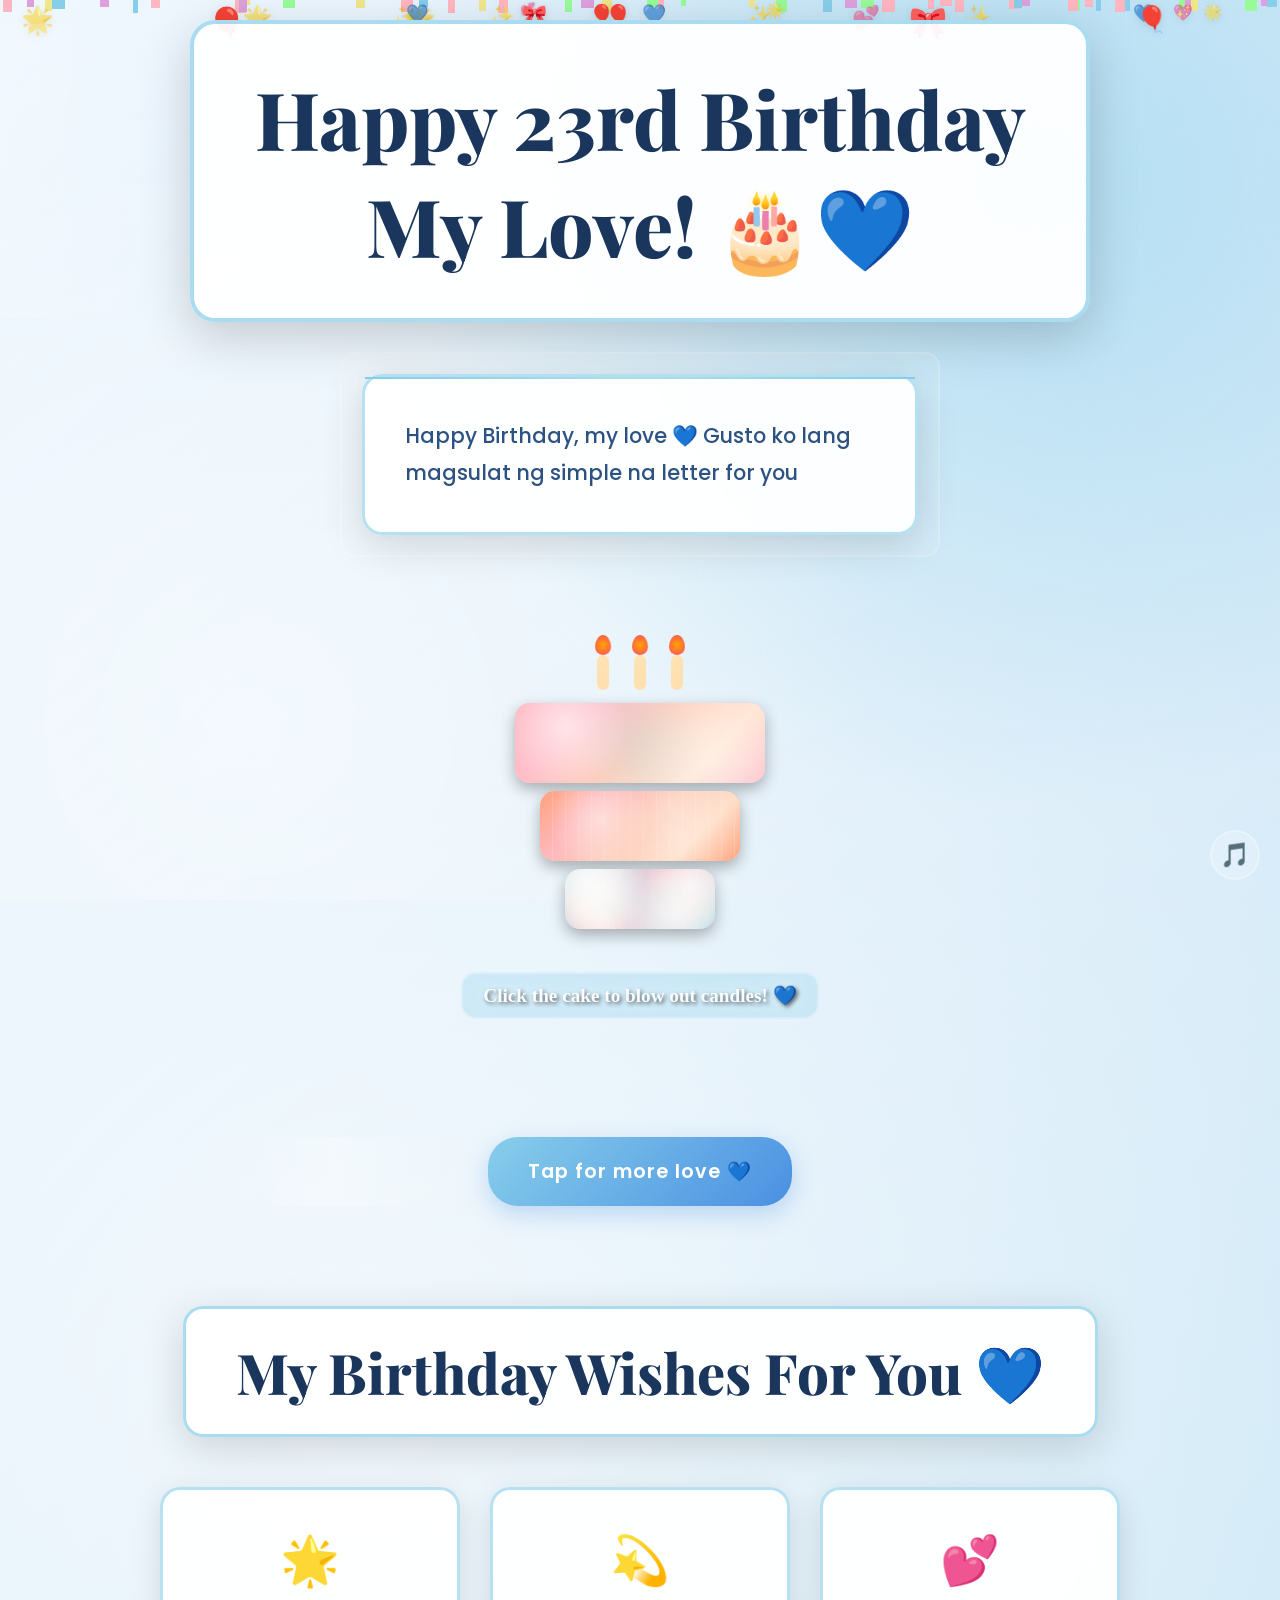
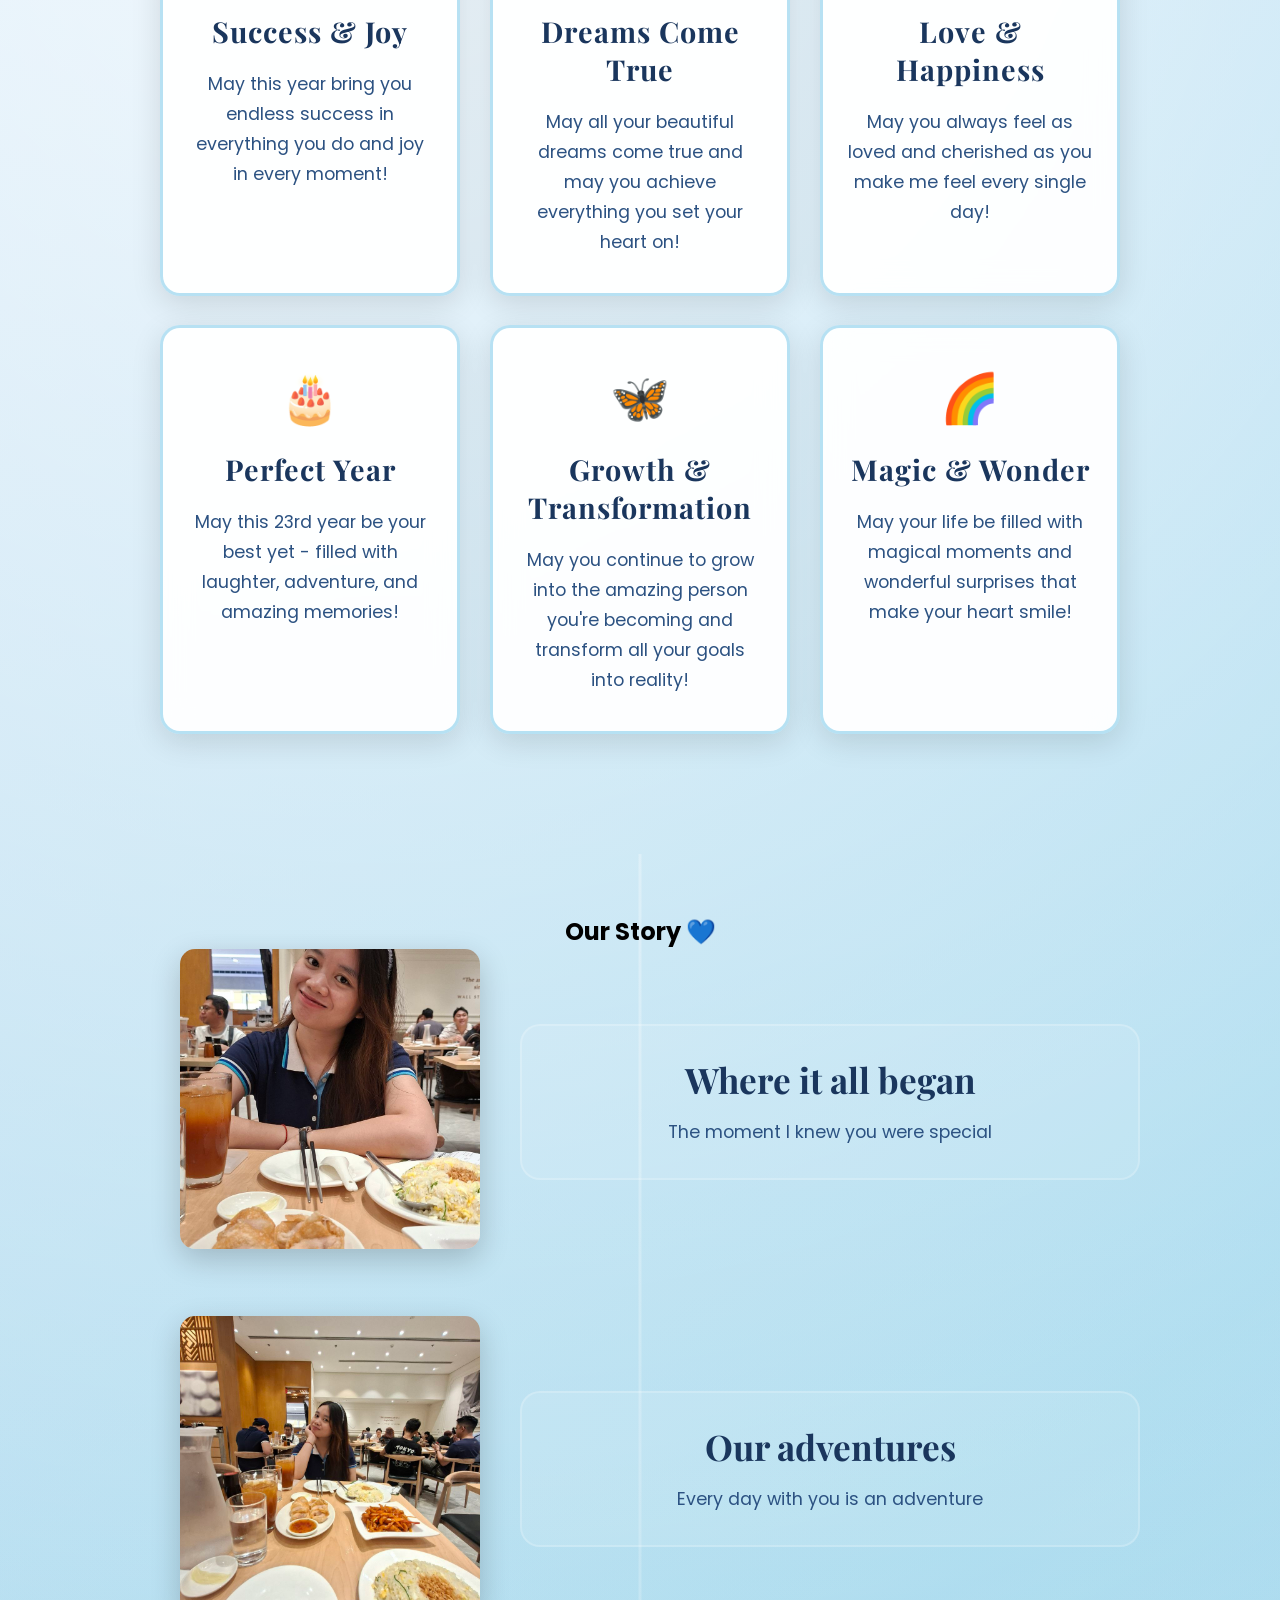
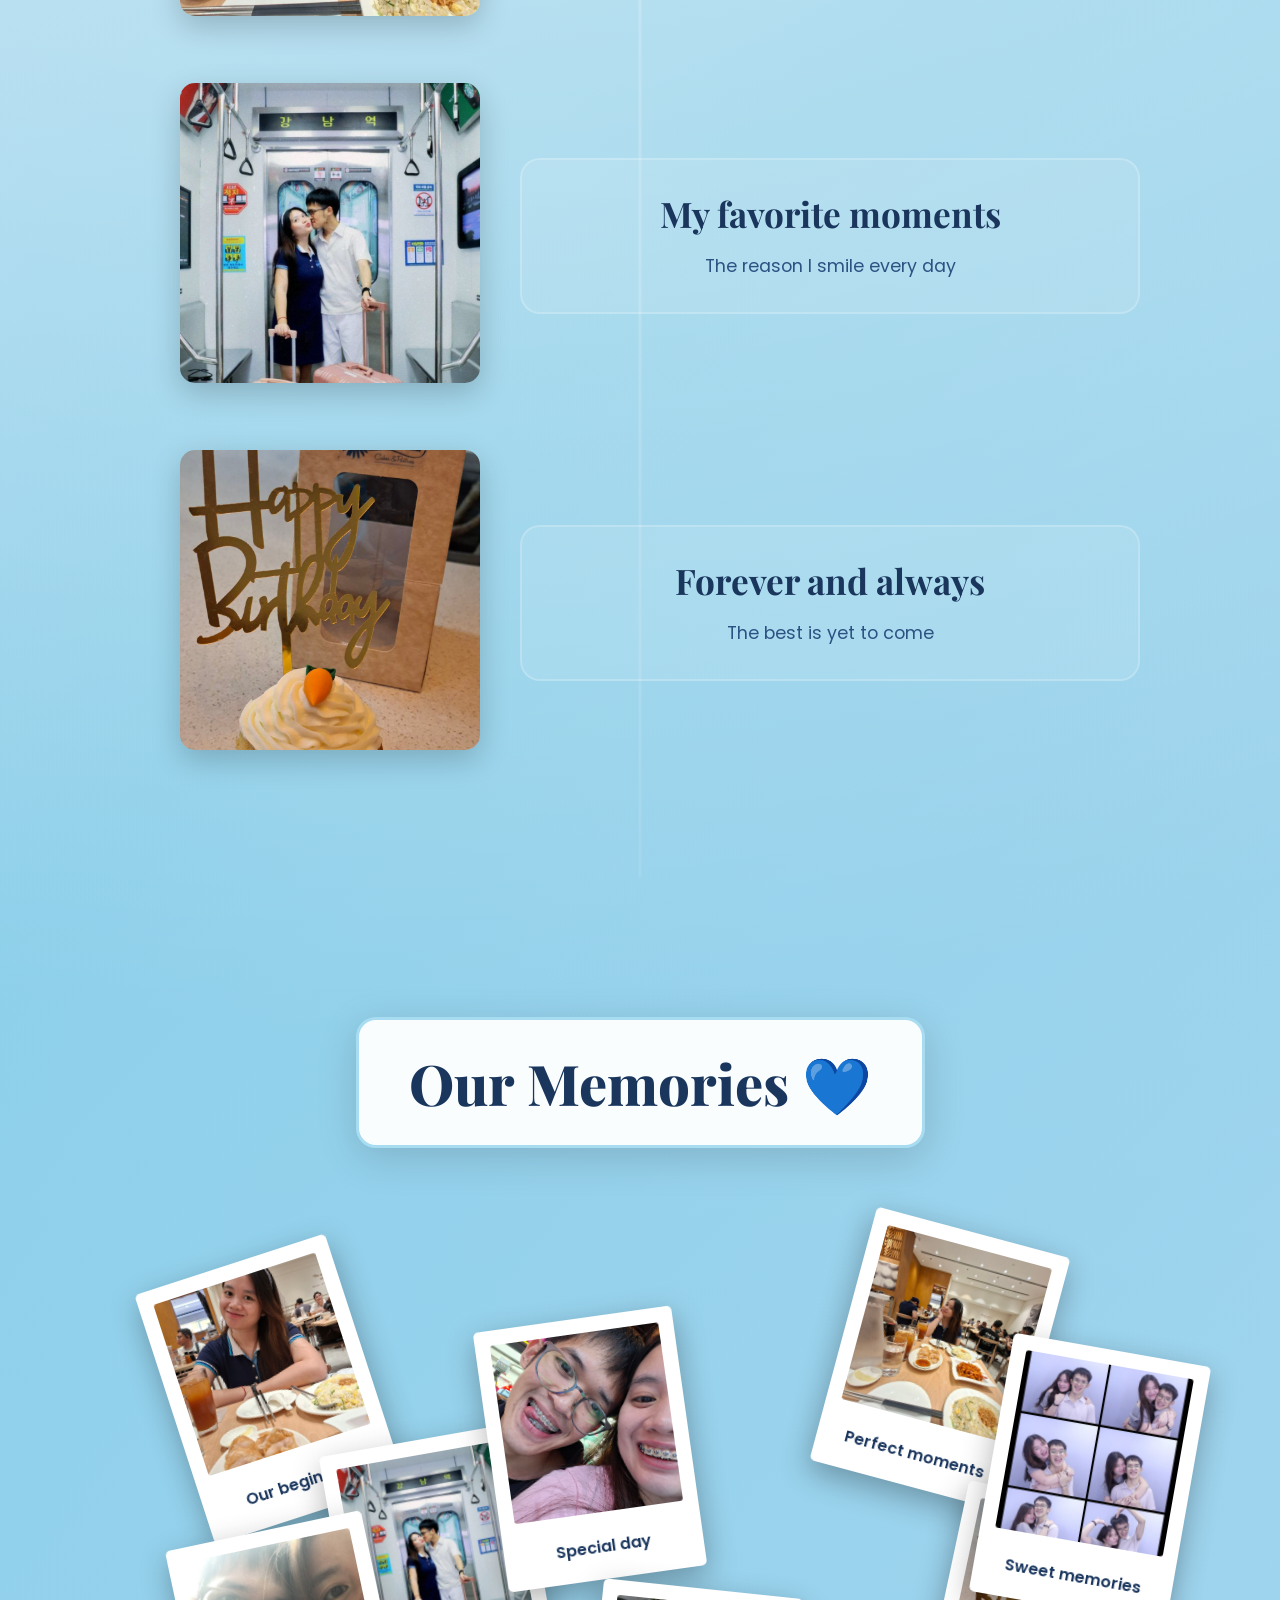
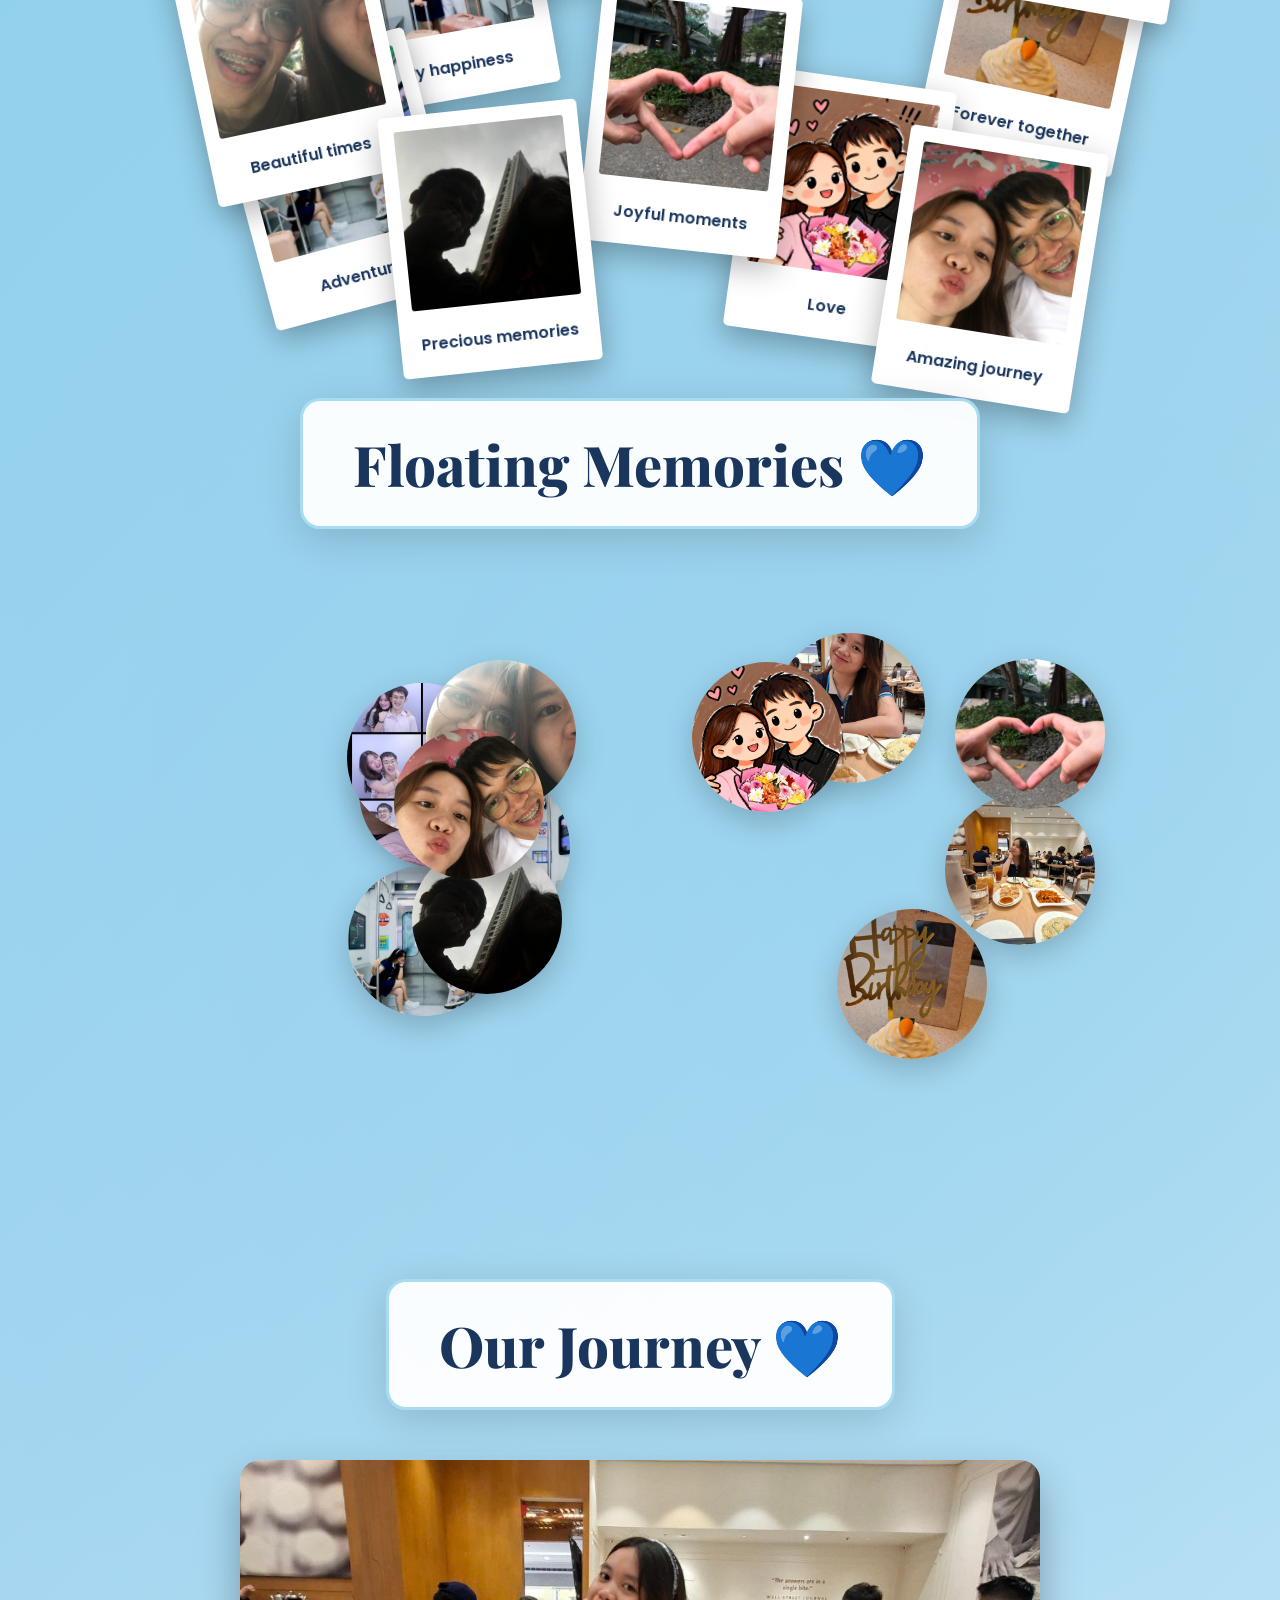
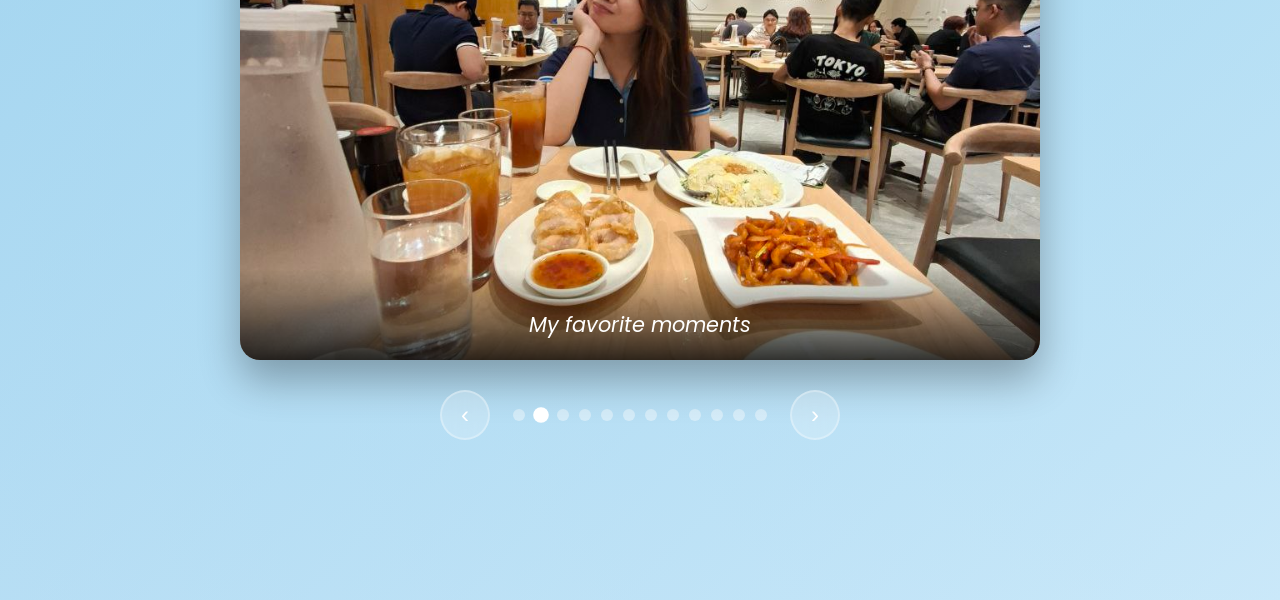
==== index.html @ 77b67ff8 "Add birthday surprise website with countdown and animations" ====
<!DOCTYPE html>
<html lang="en">
<head>
    <meta charset="UTF-8">
    <meta name="viewport" content="width=device-width, initial-scale=1.0">
    <title>Your Birthday Surprise 💙</title>
    <link rel="stylesheet" href="styles.css">
</head>
<body>
    <!-- Countdown Section -->
    <div id="countdown-section" class="section">
        <div class="floating-hearts"></div>
        <div class="sparkles"></div>
        <div class="stars"></div>
        
        <div class="countdown-container">
            <h1 class="countdown-message">Your 23rd Birthday Surprise is unlocking… 💙</h1>
            <p class="countdown-subtitle">Something magical for my favorite birthday girl is coming at midnight!</p>
            
            <div class="countdown-timer">
                <div class="time-block">
                    <span id="days" class="time">00</span>
                    <span class="label">Days</span>
                </div>
                <div class="time-block">
                    <span id="hours" class="time">00</span>
                    <span class="label">Hours</span>
                </div>
                <div class="time-block">
                    <span id="minutes" class="time">00</span>
                    <span class="label">Minutes</span>
                </div>
                <div class="time-block">
                    <span id="seconds" class="time">00</span>
                    <span class="label">Seconds</span>
                </div>
            </div>
        </div>
    </div>

    <!-- Birthday Section -->
    <div id="birthday-section" class="section hidden">
        <div class="confetti-container"></div>
        <div class="floating-hearts"></div>
        
        <div class="birthday-container">
            <div class="birthday-header">
                <h1 class="birthday-title">Happy 23rd Birthday My Love! 🎂💙</h1>
                <div class="typewriter-container">
                    <p id="typewriter-text" class="typewriter"></p>
                </div>
            </div>

            <div class="cake-container">
                <div class="birthday-cake" id="birthday-cake">
                    <div class="cake-layer"></div>
                    <div class="cake-layer"></div>
                    <div class="cake-layer"></div>
                    <div class="candles">
                        <div class="candle">
                            <div class="flame"></div>
                        </div>
                        <div class="candle">
                            <div class="flame"></div>
                        </div>
                        <div class="candle">
                            <div class="flame"></div>
                        </div>
                    </div>
                </div>
                <p class="cake-hint">Click the cake to blow out candles! 💙</p>
            </div>

            <div class="love-button-container">
                <button id="love-button" class="love-button">Tap for more love 💙</button>
            </div>

            <!-- Birthday Wishes Section -->
            <div class="birthday-wishes-section">
                <h2 class="wishes-title">My Birthday Wishes For You 💙</h2>
                <div class="wishes-container">
                    <div class="wish-card">
                        <div class="wish-icon">🌟</div>
                        <h3>Success & Joy</h3>
                        <p>May this year bring you endless success in everything you do and joy in every moment!</p>
                    </div>
                    <div class="wish-card">
                        <div class="wish-icon">💫</div>
                        <h3>Dreams Come True</h3>
                        <p>May all your beautiful dreams come true and may you achieve everything you set your heart on!</p>
                    </div>
                    <div class="wish-card">
                        <div class="wish-icon">💕</div>
                        <h3>Love & Happiness</h3>
                        <p>May you always feel as loved and cherished as you make me feel every single day!</p>
                    </div>
                    <div class="wish-card">
                        <div class="wish-icon">🎂</div>
                        <h3>Perfect Year</h3>
                        <p>May this 23rd year be your best yet - filled with laughter, adventure, and amazing memories!</p>
                    </div>
                    <div class="wish-card">
                        <div class="wish-icon">🦋</div>
                        <h3>Growth & Transformation</h3>
                        <p>May you continue to grow into the amazing person you're becoming and transform all your goals into reality!</p>
                    </div>
                    <div class="wish-card">
                        <div class="wish-icon">🌈</div>
                        <h3>Magic & Wonder</h3>
                        <p>May your life be filled with magical moments and wonderful surprises that make your heart smile!</p>
                    </div>
                </div>
            </div>

            <div id="love-popup" class="love-popup hidden">
                <div class="popup-content">
                    <h3>You're my everything!</h3>
                    <p>Every moment with you is a treasure. I love you more than words can express. Happy Birthday, my beautiful girlfriend! 💙</p>
                    <button id="close-popup" class="close-button">Close</button>
                </div>
            </div>

            <!-- Memory Timeline -->
            <div class="memory-timeline-section">
                <h2 class="memories-title">Our Story 💙</h2>
                <div class="timeline-container">
                    <div class="timeline-item" data-memory="1">
                        <div class="timeline-photo">
                            <img src="images/photo1.jpg" alt="Memory 1" class="timeline-img">
                        </div>
                        <div class="timeline-content">
                            <h3>Where it all began</h3>
                            <p>The moment I knew you were special</p>
                        </div>
                    </div>
                    <div class="timeline-item" data-memory="2">
                        <div class="timeline-content">
                            <h3>Our adventures</h3>
                            <p>Every day with you is an adventure</p>
                        </div>
                        <div class="timeline-photo">
                            <img src="images/photo2.jpg" alt="Memory 2" class="timeline-img">
                        </div>
                    </div>
                    <div class="timeline-item" data-memory="3">
                        <div class="timeline-photo">
                            <img src="images/photo3.jpg" alt="Memory 3" class="timeline-img">
                        </div>
                        <div class="timeline-content">
                            <h3>My favorite moments</h3>
                            <p>The reason I smile every day</p>
                        </div>
                    </div>
                    <div class="timeline-item" data-memory="4">
                        <div class="timeline-content">
                            <h3>Forever and always</h3>
                            <p>The best is yet to come</p>
                        </div>
                        <div class="timeline-photo">
                            <img src="images/photo4.jpg" alt="Memory 4" class="timeline-img">
                        </div>
                    </div>
                </div>
            </div>

            <!-- Polaroid Photos -->
            <div class="polaroid-section">
                <h2 class="polaroid-title">Our Memories 💙</h2>
                <div class="polaroid-container" id="polaroid-container">
                    <!-- Polaroids will be added dynamically -->
                </div>
            </div>

            <!-- Floating Memories -->
            <div class="floating-memories-section">
                <h2 class="floating-title">Floating Memories 💙</h2>
                <div class="floating-memories-container" id="floating-memories">
                    <!-- Floating photos will be added dynamically -->
                </div>
            </div>

            <!-- Cinematic Slideshow -->
            <div class="slideshow-section">
                <h2 class="slideshow-title">Our Journey 💙</h2>
                <div class="slideshow-container">
                    <div class="slideshow" id="slideshow">
                        <div class="slide active">
                            <img src="images/photo1.jpg" alt="Memory 1" class="slide-img">
                            <div class="slide-caption">Our adventures</div>
                        </div>
                        <div class="slide">
                            <img src="images/photo2.jpg" alt="Memory 2" class="slide-img">
                            <div class="slide-caption">My favorite moments</div>
                        </div>
                        <div class="slide">
                            <img src="images/photo3.jpg" alt="Memory 3" class="slide-img">
                            <div class="slide-caption">The reason I smile</div>
                        </div>
                        <div class="slide">
                            <img src="images/photo4.jpg" alt="Memory 4" class="slide-img">
                            <div class="slide-caption">Forever and always</div>
                        </div>
                    </div>
                    <div class="slideshow-controls">
                        <button id="slideshow-prev" class="slideshow-btn">‹</button>
                        <div class="slideshow-dots">
                            <span class="dot active" data-slide="0"></span>
                            <span class="dot" data-slide="1"></span>
                            <span class="dot" data-slide="2"></span>
                            <span class="dot" data-slide="3"></span>
                        </div>
                        <button id="slideshow-next" class="slideshow-btn">›</button>
                    </div>
                </div>
            </div>
        </div>
    </div>

    <!-- Lightbox -->
    <div id="lightbox" class="lightbox hidden">
        <div class="lightbox-content">
            <img id="lightbox-image" src="" alt="Memory">
            <button id="close-lightbox" class="close-lightbox">&times;</button>
        </div>
    </div>

    <!-- Music Controls -->
    <div class="music-controls">
        <button id="music-toggle" class="music-button">
            <span id="music-icon">🎵</span>
        </button>
        <audio id="background-music" loop>
            <source src="music/romantic.mp3" type="audio/mpeg">
        </audio>
    </div>

    <script src="script.js"></script>
</body>
</html>
---- styles.css ----
@import url('https://fonts.googleapis.com/css2?family=Poppins:wght@300;400;500;600;700;800&family=Playfair+Display:wght@400;700;900&display=swap');

* {
    margin: 0;
    padding: 0;
    box-sizing: border-box;
}

body {
    font-family: 'Poppins', sans-serif;
    overflow-x: hidden;
    background: 
        radial-gradient(circle at 30% 20%, rgba(255, 255, 255, 0.8) 0%, transparent 50%),
        radial-gradient(circle at 70% 80%, rgba(135, 206, 235, 0.6) 0%, transparent 50%),
        radial-gradient(circle at 50% 50%, rgba(173, 216, 230, 0.4) 0%, transparent 60%),
        linear-gradient(135deg, #E6F3FF 0%, #B3D9F2 25%, #87CEEB 50%, #B3D9F2 75%, #E6F3FF 100%);
    min-height: 100vh;
    position: relative;
    animation: magicalBackground 30s ease-in-out infinite alternate;
}

@keyframes magicalBackground {
    0% {
        background: 
            radial-gradient(circle at 25% 25%, rgba(255, 255, 255, 0.6) 0%, transparent 40%),
            radial-gradient(circle at 75% 75%, rgba(135, 206, 235, 0.4) 0%, transparent 45%),
            linear-gradient(135deg, #E6F3FF 0%, #B3D9F2 25%, #87CEEB 50%, #B3D9F2 75%, #E6F3FF 100%);
    }
    50% {
        background: 
            radial-gradient(circle at 75% 25%, rgba(255, 255, 255, 0.7) 0%, transparent 45%),
            radial-gradient(circle at 25% 75%, rgba(135, 206, 235, 0.5) 0%, transparent 40%),
            linear-gradient(225deg, #B3D9F2 0%, #E6F3FF 25%, #87CEEB 50%, #B3D9F2 75%, #B3D9F2 100%);
    }
    100% {
        background: 
            radial-gradient(circle at 50% 50%, rgba(255, 255, 255, 0.5) 0%, transparent 60%),
            radial-gradient(circle at 10% 90%, rgba(135, 206, 235, 0.6) 0%, transparent 35%),
            linear-gradient(315deg, #87CEEB 0%, #E6F3FF 25%, #B3D9F2 50%, #B3D9F2 75%, #87CEEB 100%);
    }
}

body::before {
    content: '';
    position: fixed;
    top: 0;
    left: 0;
    width: 100%;
    height: 100%;
    background: 
        radial-gradient(circle at 20% 80%, rgba(255, 255, 255, 0.4) 0%, transparent 50%),
        radial-gradient(circle at 80% 20%, rgba(135, 206, 235, 0.5) 0%, transparent 50%);
    pointer-events: none;
    z-index: 1;
    animation: etherealOverlay 20s ease-in-out infinite alternate;
}

@keyframes etherealOverlay {
    0% {
        background: 
            radial-gradient(circle at 20% 80%, rgba(255, 255, 255, 0.4) 0%, transparent 50%),
            radial-gradient(circle at 80% 20%, rgba(135, 206, 235, 0.5) 0%, transparent 50%);
    }
    100% {
        background: 
            radial-gradient(circle at 80% 80%, rgba(255, 255, 255, 0.6) 0%, transparent 60%),
            radial-gradient(circle at 20% 20%, rgba(135, 206, 235, 0.4) 0%, transparent 40%);
    }
}

.section {
    min-height: 100vh;
    display: flex;
    align-items: center;
    justify-content: center;
    position: relative;
    transition: opacity 1s ease-in-out;
    z-index: 2;
}

.hidden {
    display: none !important;
    visibility: hidden !important;
    opacity: 0 !important;
}

/* Floating Hearts */
.floating-hearts {
    position: absolute;
    width: 100%;
    height: 100%;
    overflow: hidden;
    pointer-events: none;
}

.heart {
    position: absolute;
    font-size: 20px;
    color: rgba(135, 206, 235, 0.6);
    animation: float 6s ease-in-out infinite;
}

@keyframes float {
    0%, 100% {
        transform: translateY(100vh) rotate(0deg);
        opacity: 0;
    }
    10% {
        opacity: 1;
    }
    90% {
        opacity: 1;
    }
    100% {
        transform: translateY(-100vh) rotate(720deg);
        opacity: 0;
    }
}

/* Sparkles */
.sparkles {
    position: absolute;
    width: 100%;
    height: 100%;
    overflow: hidden;
    pointer-events: none;
}

.sparkle {
    position: absolute;
    width: 4px;
    height: 4px;
    background: white;
    border-radius: 50%;
    animation: sparkle 3s linear infinite;
}

@keyframes sparkle {
    0%, 100% {
        opacity: 0;
        transform: scale(0);
    }
    50% {
        opacity: 1;
        transform: scale(1);
    }
}

/* Stars */
.stars {
    position: absolute;
    width: 100%;
    height: 100%;
    overflow: hidden;
    pointer-events: none;
}

.star {
    position: absolute;
    color: rgba(255, 255, 255, 0.8);
    animation: twinkle 2s ease-in-out infinite alternate;
}

@keyframes twinkle {
    0% {
        opacity: 0.3;
        transform: scale(0.8);
    }
    100% {
        opacity: 1;
        transform: scale(1.2);
    }
}

/* Countdown Section */
.countdown-container {
    text-align: center;
    z-index: 10;
    padding: 20px;
}

.countdown-message {
    font-family: 'Playfair Display', serif;
    font-size: 4rem;
    font-weight: 800;
    color: #1a365d;
    margin-bottom: 25px;
    text-align: center;
    background: rgba(255, 255, 255, 0.95);
    padding: 30px 50px;
    border-radius: 20px;
    box-shadow: 0 10px 40px rgba(0, 0, 0, 0.15);
    border: 3px solid rgba(135, 206, 235, 0.6);
    max-width: 800px;
    margin-left: auto;
    margin-right: auto;
    position: relative;
    z-index: 10;
    transition: transform 0.3s ease, box-shadow 0.3s ease;
    cursor: pointer;
}

.countdown-message:hover {
    transform: translateY(-5px) scale(1.02);
    box-shadow: 0 15px 50px rgba(0, 0, 0, 0.2);
    border-color: rgba(135, 206, 235, 0.8);
}

.countdown-message::before {
    content: '';
    position: absolute;
    top: 0;
    left: -100%;
    width: 100%;
    height: 100%;
    background: linear-gradient(90deg, transparent, rgba(255, 255, 255, 0.3), transparent);
    animation: shimmer 3s infinite;
}

@keyframes shimmer {
    0% { left: -100%; }
    100% { left: 100%; }
}

@keyframes glow {
    0% {
        text-shadow: 2px 2px 4px rgba(0, 0, 0, 0.3), 0 0 10px rgba(255, 255, 255, 0.5);
    }
    100% {
        text-shadow: 2px 2px 4px rgba(0, 0, 0, 0.3), 0 0 20px rgba(255, 255, 255, 0.8);
    }
}

.countdown-subtitle {
    font-family: 'Poppins', sans-serif;
    font-size: 1.4rem;
    font-weight: 500;
    color: #2c5282;
    margin-bottom: 40px;
    text-align: center;
    background: rgba(255, 255, 255, 0.9);
    padding: 20px 30px;
    border-radius: 15px;
    box-shadow: 0 8px 25px rgba(0, 0, 0, 0.1);
    border: 2px solid rgba(135, 206, 235, 0.5);
    max-width: 600px;
    margin-left: auto;
    margin-right: auto;
    position: relative;
    z-index: 10;
}

.countdown-timer {
    display: flex;
    gap: 20px;
    justify-content: center;
    flex-wrap: wrap;
}

.time-block {
    background: rgba(255, 255, 255, 0.95);
    backdrop-filter: blur(10px);
    border-radius: 15px;
    padding: 25px 20px;
    min-width: 120px;
    border: 3px solid rgba(135, 206, 235, 0.7);
    box-shadow: 0 8px 30px rgba(0, 0, 0, 0.12);
    transition: all 0.3s ease;
    position: relative;
    z-index: 10;
    cursor: pointer;
    transform-style: preserve-3d;
}

.time-block:hover {
    transform: translateY(-8px) rotateX(5deg);
    box-shadow: 0 20px 50px rgba(0, 0, 0, 0.2);
    border-color: rgba(135, 206, 235, 0.9);
    background: rgba(255, 255, 255, 1);
}

.time-block:active {
    transform: translateY(-4px) rotateX(2deg);
    transition: all 0.1s ease;
}

.time {
    display: block;
    font-family: 'Playfair Display', serif;
    font-size: 3.5rem;
    font-weight: 800;
    color: #1a365d;
    line-height: 1;
    margin-bottom: 10px;
}

.label {
    display: block;
    font-family: 'Poppins', sans-serif;
    font-size: 1rem;
    font-weight: 600;
    color: #2c5282;
    margin-top: 8px;
    text-transform: uppercase;
    letter-spacing: 2px;
}

/* Birthday Section */
.birthday-container {
    text-align: center;
    z-index: 10;
    padding: 20px;
    max-width: 1200px;
    margin: 0 auto;
}

.birthday-header {
    margin-bottom: 40px;
}

.birthday-title {
    font-family: 'Playfair Display', serif;
    font-size: 5rem;
    font-weight: 800;
    color: #1a365d;
    margin-bottom: 30px;
    text-align: center;
    background: rgba(255, 255, 255, 0.95);
    padding: 40px 60px;
    border-radius: 25px;
    box-shadow: 0 15px 50px rgba(0, 0, 0, 0.18);
    border: 4px solid rgba(135, 206, 235, 0.7);
    max-width: 900px;
    margin-left: auto;
    margin-right: auto;
    position: relative;
    z-index: 10;
    transition: all 0.4s cubic-bezier(0.175, 0.885, 0.32, 1.275);
    cursor: pointer;
    transform-style: preserve-3d;
}

.birthday-title:hover {
    transform: translateY(-10px) scale(1.05) rotateY(2deg);
    box-shadow: 0 25px 70px rgba(0, 0, 0, 0.25);
    border-color: rgba(135, 206, 235, 0.9);
    background: rgba(255, 255, 255, 1);
}

.birthday-title:active {
    transform: translateY(-5px) scale(1.02) rotateY(1deg);
    transition: all 0.1s ease;
}

.birthday-title::before {
    content: '';
    position: absolute;
    top: 0;
    left: -100%;
    width: 100%;
    height: 100%;
    background: linear-gradient(90deg, transparent, rgba(255, 255, 255, 0.4), transparent);
    animation: shimmer 4s infinite;
}

@keyframes titleGlow {
    0% {
        text-shadow: 5px 5px 10px rgba(0, 0, 0, 0.8), 0 0 40px rgba(255, 255, 255, 0.9), 0 0 80px rgba(135, 206, 235, 0.8);
    }
    100% {
        text-shadow: 5px 5px 10px rgba(0, 0, 0, 0.8), 0 0 60px rgba(255, 255, 255, 1), 0 0 100px rgba(135, 206, 235, 1);
    }
}

@keyframes bounce {
    0%, 20%, 50%, 80%, 100% {
        transform: translateY(0);
    }
    40% {
        transform: translateY(-20px);
    }
    60% {
        transform: translateY(-10px);
    }
}

.typewriter-container {
    max-width: 600px;
    margin: 0 auto;
    padding: 20px;
    background: rgba(255, 255, 255, 0.1);
    backdrop-filter: blur(10px);
    border-radius: 15px;
    border: 2px solid rgba(255, 255, 255, 0.2);
}

.typewriter {
    font-family: 'Poppins', sans-serif;
    font-size: 1.3rem;
    font-weight: 500;
    color: #2c5282;
    line-height: 1.8;
    min-height: 150px;
    background: rgba(255, 255, 255, 0.95);
    padding: 40px;
    border-radius: 20px;
    box-shadow: 0 10px 40px rgba(0, 0, 0, 0.15);
    border: 3px solid rgba(135, 206, 235, 0.6);
    max-width: 800px;
    margin: 0 auto;
    position: relative;
    z-index: 10;
    text-align: left;
}

.typewriter::before {
    content: '';
    position: absolute;
    top: 0;
    left: 0;
    right: 0;
    height: 2px;
    background: linear-gradient(90deg, #87CEEB, #B0E0E6, #87CEEB);
    animation: typewriterGlow 2s ease-in-out infinite;
}

@keyframes typewriterGlow {
    0%, 100% { opacity: 0.5; }
    50% { opacity: 1; }
}

.cake-container {
    margin: 40px 0;
    text-align: center;
    display: flex;
    flex-direction: column;
    align-items: center;
    justify-content: center;
    min-height: 500px;
    position: relative;
    z-index: 5;
}

.cake-hint {
    font-family: 'Dancing Script', cursive;
    font-size: 1.2rem;
    font-weight: 700;
    color: rgba(255, 255, 255, 0.95);
    margin-top: 15px;
    opacity: 0;
    animation: fadeIn 2s ease-in-out 2s forwards;
    text-shadow: 2px 2px 4px rgba(0, 0, 0, 0.6), 0 0 15px rgba(255, 255, 255, 0.6);
    background: rgba(135, 206, 235, 0.3);
    padding: 10px 20px;
    border-radius: 15px;
    backdrop-filter: blur(10px);
    border: 2px solid rgba(255, 255, 255, 0.3);
    display: inline-block;
}

.birthday-cake {
    display: inline-block;
    position: relative;
    animation: cake-float 3s ease-in-out infinite;
    cursor: pointer;
    transition: transform 0.3s ease;
    transform-style: preserve-3d;
    will-change: transform;
    z-index: 10;
    margin: 20px 0;
}

.birthday-cake:hover {
    transform: scale(1.1) rotateY(5deg);
}

.birthday-cake.candles-blown .flame {
    animation: blow-out 0.5s ease-out forwards;
}

@keyframes cake-float {
0%, 100% {
transform: translateY(0) rotateY(0deg);
}
25% {
transform: translateY(-5px) rotateY(1deg);
}
50% {
transform: translateY(-10px) rotateY(0deg);
}
75% {
transform: translateY(-5px) rotateY(-1deg);
}
}

@keyframes blow-out {
0% {
opacity: 1;
transform: translateX(-50%) scale(1);
}
100% {
opacity: 0;
transform: translateX(-50%) scale(0) translateY(-20px);
}
}

.cake-layer {
width: 250px;
height: 80px;
border-radius: 15px;
margin: 8px auto;
position: relative;
box-shadow: 0 6px 15px rgba(0, 0, 0, 0.3);
overflow: hidden;
}

.cake-layer::before {
    content: '';
    position: absolute;
    top: 0;
    left: 0;
    right: 0;
    bottom: 0;
    background: linear-gradient(135deg,
        rgba(255, 182, 193, 0.9) 0%,
        rgba(255, 192, 203, 0.8) 25%,
        rgba(255, 218, 185, 0.7) 50%,
        rgba(255, 239, 213, 0.8) 75%,
        rgba(255, 192, 203, 0.9) 100%);
    border-radius: 15px;
}

.cake-layer::after {
    content: '';
    position: absolute;
    top: 0;
    left: 0;
    right: 0;
    bottom: 0;
    background:
        radial-gradient(circle at 20% 30%, rgba(255, 255, 255, 0.6) 0%, transparent 30%),
        radial-gradient(circle at 80% 70%, rgba(255, 255, 255, 0.4) 0%, transparent 40%),
        radial-gradient(circle at 50% 50%, rgba(173, 216, 230, 0.3) 0%, transparent 50%);
    border-radius: 15px;
}

.cake-layer:nth-child(2) {
    width: 200px;
    height: 70px;
    background: linear-gradient(135deg,
        rgba(255, 160, 122, 0.9) 0%,
        rgba(255, 182, 193, 0.8) 50%,
        rgba(255, 160, 122, 0.9) 100%);
}

.cake-layer:nth-child(2)::before {
    background: linear-gradient(135deg,
        rgba(255, 160, 122, 0.8) 0%,
        rgba(255, 182, 193, 0.7) 25%,
        rgba(255, 218, 185, 0.6) 50%,
        rgba(255, 239, 213, 0.7) 75%,
        rgba(255, 160, 122, 0.8) 100%);
}

.cake-layer:nth-child(3) {
    width: 150px;
    height: 60px;
    background: linear-gradient(135deg,
        rgba(173, 216, 230, 0.9) 0%,
        rgba(255, 182, 193, 0.8) 50%,
        rgba(173, 216, 230, 0.9) 100%);
}

.cake-layer:nth-child(3)::before {
    background: linear-gradient(135deg,
        rgba(173, 216, 230, 0.8) 0%,
        rgba(255, 239, 213, 0.7) 25%,
        rgba(255, 218, 185, 0.6) 50%,
        rgba(255, 239, 213, 0.7) 75%,
        rgba(173, 216, 230, 0.8) 100%);
    border-radius: 15px;
}

.cake-layer:nth-child(2)::after {
    background:
        radial-gradient(circle at 30% 40%, rgba(255, 255, 255, 0.5) 0%, transparent 35%),
        radial-gradient(circle at 70% 60%, rgba(255, 255, 255, 0.3) 0%, transparent 45%),
        radial-gradient(circle at 45% 55%, rgba(255, 160, 122, 0.2) 0%, transparent 40%),
        repeating-linear-gradient(90deg,
            transparent 0px,
            transparent 12px,
            rgba(255, 255, 255, 0.15) 12px,
            rgba(255, 255, 255, 0.15) 13px);
}

.cake-layer:nth-child(3) {
    width: 150px;
    height: 60px;
    background: linear-gradient(135deg,
        rgba(173, 216, 230, 0.9) 0%,
        rgba(255, 182, 193, 0.8) 50%,
        rgba(173, 216, 230, 0.9) 100%);
}

.cake-layer:nth-child(3)::before {
    background:
        /* Icing swirls */
        radial-gradient(circle at 15% 20%, rgba(255, 255, 255, 0.8) 0%, rgba(255, 250, 240, 0.6) 20%, transparent 40%),
        radial-gradient(circle at 85% 25%, rgba(255, 255, 255, 0.7) 0%, rgba(255, 250, 240, 0.5) 15%, transparent 35%),
        radial-gradient(circle at 70% 75%, rgba(255, 255, 255, 0.6) 0%, rgba(255, 250, 240, 0.4) 18%, transparent 38%),
        radial-gradient(circle at 25% 80%, rgba(255, 255, 255, 0.7) 0%, rgba(255, 250, 240, 0.5) 16%, transparent 36%);
    border-radius: 15px;
}

.cake-layer:nth-child(3)::after {
    background:
        radial-gradient(circle at 25% 35%, rgba(255, 255, 255, 0.7) 0%, transparent 40%),
        radial-gradient(circle at 75% 65%, rgba(255, 255, 255, 0.5) 0%, transparent 50%),
        radial-gradient(circle at 50% 50%, rgba(173, 216, 230, 0.4) 0%, transparent 60%),
        repeating-linear-gradient(90deg,
            transparent 0px,
            transparent 10px,
            rgba(255, 255, 255, 0.1) 10px,
            rgba(255, 255, 255, 0.1) 11px);
    content: '';
    position: absolute;
    top: 0;
    left: 0;
    right: 0;
    bottom: 0;
    border-radius: 15px;
}

.birthday-cake {
    display: inline-block;
    position: relative;
    animation: cake-float 3s ease-in-out infinite;
    cursor: pointer;
    transition: transform 0.3s ease;
    transform-style: preserve-3d;
    will-change: transform;
}

.birthday-cake:hover {
    transform: scale(1.1) rotateY(5deg);
}

.birthday-cake.candles-blown .flame {
    animation: blow-out 0.5s ease-out forwards;
}

@keyframes cake-float {
    0%, 100% {
        transform: translateY(0) rotateY(0deg);
    }
    25% {
        transform: translateY(-5px) rotateY(1deg);
    }
    50% {
        transform: translateY(-10px) rotateY(0deg);
    }
    75% {
        transform: translateY(-5px) rotateY(-1deg);
    }
}

@keyframes blow-out {
    0% {
        opacity: 1;
        transform: translateX(-50%) scale(1);
    }
    100% {
        opacity: 0;
        transform: translateX(-50%) scale(0) translateY(-20px);
    }
}

.cake-layer {
    width: 250px;
    height: 80px;
    background: linear-gradient(135deg, #FFB6C1 0%, #FFC0CB 100%);
    border-radius: 15px;
    margin: 8px auto;
    position: relative;
    box-shadow: 0 6px 15px rgba(0, 0, 0, 0.3);
}

.cake-layer:nth-child(2) {
    width: 200px;
    height: 70px;
}

.cake-layer:nth-child(3) {
    width: 150px;
    height: 60px;
}

.candles {
    position: absolute;
    top: -40px;
    left: 50%;
    transform: translateX(-50%);
    display: flex;
    gap: 25px;
}

.candle {
    width: 12px;
    height: 35px;
    background: linear-gradient(135deg, #FFE4B5 0%, #FFDEAD 100%);
    border-radius: 6px;
    position: relative;
    will-change: transform;
}

.flame {
    position: absolute;
    top: -20px;
    left: 50%;
    transform: translateX(-50%);
    width: 16px;
    height: 20px;
    background: radial-gradient(circle, #FFA500 0%, #FF6347 70%, #FF4500 100%);
    border-radius: 50% 50% 50% 50% / 60% 60% 40% 40%;
    animation: flicker 1s ease-in-out infinite alternate;
    will-change: transform;
}

@keyframes flicker {
    0% {
        transform: translateX(-50%) scale(1) rotate(-1deg);
        opacity: 0.95;
    }
    100% {
        transform: translateX(-50%) scale(1.05) rotate(1deg);
        opacity: 1;
    }
}

.love-button-container {
    margin: 30px 0;
}

.love-button {
    font-family: 'Poppins', sans-serif;
    font-size: 1.2rem;
    font-weight: 600;
    background: linear-gradient(135deg, #87CEEB 0%, #4A90E2 100%);
    color: white;
    border: none;
    padding: 20px 40px;
    border-radius: 30px;
    cursor: pointer;
    transition: all 0.3s ease;
    box-shadow: 0 8px 25px rgba(74, 144, 226, 0.3);
    letter-spacing: 1px;
    position: relative;
    z-index: 10;
}

.love-button:hover {
    transform: translateY(-3px);
    box-shadow: 0 12px 35px rgba(74, 144, 226, 0.4);
    background: linear-gradient(135deg, #4A90E2 0%, #87CEEB 100%);
}

.love-button::before {
    content: '';
    position: absolute;
    top: 0;
    left: -100%;
    width: 100%;
    height: 100%;
    background: linear-gradient(90deg, transparent, rgba(255, 255, 255, 0.3), transparent);
    animation: buttonShimmer 3s infinite;
}

@keyframes buttonShimmer {
    0% { left: -100%; }
    100% { left: 100%; }
}

.love-button:hover {
    transform: translateY(-3px) scale(1.05);
    box-shadow: 0 12px 35px rgba(0, 0, 0, 0.4), 0 0 40px rgba(135, 206, 235, 0.6);
    background: linear-gradient(135deg, #ADD8E6 0%, #87CEEB 50%, #B0E0E6 100%);
}

.love-button:active {
    transform: translateY(0);
}

/* Love Popup */
.love-popup {
    position: fixed;
    top: 0;
    left: 0;
    width: 100%;
    height: 100%;
    background: rgba(0, 0, 0, 0.8);
    display: flex;
    align-items: center;
    justify-content: center;
    z-index: 1000;
    animation: fadeIn 0.3s ease;
}

@keyframes fadeIn {
    from {
        opacity: 0;
    }
    to {
        opacity: 1;
    }
}

.popup-content {
    background: linear-gradient(135deg, #87CEEB 0%, #B0E0E6 100%);
    padding: 40px;
    border-radius: 20px;
    max-width: 500px;
    text-align: center;
    color: white;
    box-shadow: 0 10px 30px rgba(0, 0, 0, 0.3);
    animation: slideUp 0.3s ease;
}

@keyframes slideUp {
    from {
        transform: translateY(50px);
        opacity: 0;
    }
    to {
        transform: translateY(0);
        opacity: 1;
    }
}

.popup-content h3 {
    font-family: 'Playfair Display', serif;
    font-size: 2.5rem;
    font-weight: 700;
    margin-bottom: 25px;
    color: white;
    text-shadow: 2px 2px 4px rgba(0, 0, 0, 0.6);
}

.popup-content p {
    font-family: 'Montserrat', sans-serif;
    font-size: 1.2rem;
    font-weight: 400;
    line-height: 1.7;
    margin-bottom: 30px;
    color: rgba(255, 255, 255, 0.95);
    text-shadow: 1px 1px 2px rgba(0, 0, 0, 0.5);
}

.close-button {
    font-family: 'Montserrat', sans-serif;
    font-size: 1.1rem;
    font-weight: 600;
    background: rgba(255, 255, 255, 0.2);
    color: white;
    border: 2px solid rgba(255, 255, 255, 0.3);
    padding: 12px 25px;
    border-radius: 20px;
    cursor: pointer;
    transition: all 0.3s ease;
    text-shadow: 1px 1px 2px rgba(0, 0, 0, 0.5);
    letter-spacing: 1px;
}

.close-button:hover {
    background: rgba(255, 255, 255, 0.3);
}

/* Birthday Wishes Section */
.birthday-wishes-section {
    margin: 60px 20px;
    padding: 40px 0;
    text-align: center;
}

.wishes-title {
    font-family: 'Playfair Display', serif;
    font-size: 3.5rem;
    font-weight: 800;
    color: #1a365d;
    margin-bottom: 50px;
    background: rgba(255, 255, 255, 0.95);
    padding: 25px 50px;
    border-radius: 20px;
    box-shadow: 0 10px 40px rgba(0, 0, 0, 0.15);
    border: 3px solid rgba(135, 206, 235, 0.7);
    display: inline-block;
    position: relative;
    z-index: 10;
}

.wishes-container {
    display: grid;
    grid-template-columns: repeat(auto-fit, minmax(250px, 1fr));
    gap: 30px;
    max-width: 1000px;
    margin: 0 auto;
    padding: 0 20px;
}

.wish-card {
    background: rgba(255, 255, 255, 0.95);
    backdrop-filter: blur(15px);
    border: 3px solid rgba(135, 206, 235, 0.6);
    border-radius: 20px;
    padding: 35px 25px;
    text-align: center;
    transition: all 0.4s cubic-bezier(0.175, 0.885, 0.32, 1.275);
    animation: wishCardFadeIn 1s ease-out forwards;
    opacity: 0;
    box-shadow: 0 8px 30px rgba(0, 0, 0, 0.12);
    position: relative;
    z-index: 10;
    cursor: pointer;
    transform-style: preserve-3d;
}

.wish-card:nth-child(1) { animation-delay: 0.2s; }
.wish-card:nth-child(2) { animation-delay: 0.4s; }
.wish-card:nth-child(3) { animation-delay: 0.6s; }
.wish-card:nth-child(4) { animation-delay: 0.8s; }
.wish-card:nth-child(5) { animation-delay: 1s; }
.wish-card:nth-child(6) { animation-delay: 1.2s; }

@keyframes wishCardFadeIn {
    from {
        opacity: 0;
        transform: translateY(30px) rotateX(-10deg);
    }
    to {
        opacity: 1;
        transform: translateY(0) rotateX(0deg);
    }
}

.wish-card:hover {
    transform: translateY(-15px) scale(1.08) rotateY(5deg);
    box-shadow: 0 25px 60px rgba(0, 0, 0, 0.25);
    border-color: rgba(135, 206, 235, 0.9);
    background: rgba(255, 255, 255, 1);
}

.wish-card:active {
    transform: translateY(-8px) scale(1.04) rotateY(2deg);
    transition: all 0.1s ease;
}

.wish-icon {
    font-size: 3rem;
    margin-bottom: 15px;
    animation: iconBounce 2s ease-in-out infinite;
}

.wish-card:nth-child(1) .wish-icon { animation-delay: 0s; }
.wish-card:nth-child(2) .wish-icon { animation-delay: 0.5s; }
.wish-card:nth-child(3) .wish-icon { animation-delay: 1s; }
.wish-card:nth-child(4) .wish-icon { animation-delay: 1.5s; }

@keyframes iconBounce {
    0%, 20%, 50%, 80%, 100% {
        transform: translateY(0);
    }
    40% {
        transform: translateY(-10px);
    }
    60% {
        transform: translateY(-5px);
    }
}

.wish-card h3 {
    font-family: 'Playfair Display', serif;
    font-size: 1.8rem;
    font-weight: 700;
    color: #1a365d;
    margin-bottom: 20px;
    letter-spacing: 1px;
}

.wish-card p {
    font-family: 'Poppins', sans-serif;
    font-size: 1.1rem;
    font-weight: 400;
    color: #2c5282;
    line-height: 1.7;
    margin: 0;
}

/* Memory Timeline */
.memory-timeline-section {
    margin: 80px 20px;
    padding: 60px 0;
    position: relative;
}

.memory-timeline-section::before {
    content: '';
    position: absolute;
    left: 50%;
    top: 0;
    bottom: 0;
    width: 3px;
    background: linear-gradient(180deg, rgba(255, 255, 255, 0.3) 0%, rgba(255, 255, 255, 0.1) 100%);
    transform: translateX(-50%);
}

.timeline-container {
    max-width: 1200px;
    margin: 0 auto;
    position: relative;
}

.timeline-item {
    display: flex;
    align-items: center;
    margin-bottom: 60px;
    opacity: 0;
    transform: translateY(50px);
    animation: timelineFadeIn 1s ease-out forwards;
}

.timeline-item:nth-child(odd) {
    flex-direction: row;
}

.timeline-item:nth-child(even) {
    flex-direction: row-reverse;
}

.timeline-item:nth-child(1) { animation-delay: 0.2s; }
.timeline-item:nth-child(2) { animation-delay: 0.4s; }
.timeline-item:nth-child(3) { animation-delay: 0.6s; }
.timeline-item:nth-child(4) { animation-delay: 0.8s; }

@keyframes timelineFadeIn {
    to {
        opacity: 1;
        transform: translateY(0);
    }
}

.timeline-photo {
    flex: 0 0 300px;
    margin: 0 40px;
}

.timeline-img {
    width: 100%;
    height: 300px;
    object-fit: cover;
    border-radius: 15px;
    box-shadow: 0 10px 30px rgba(0, 0, 0, 0.2);
    transition: transform 0.3s ease, box-shadow 0.3s ease;
    cursor: pointer;
    aspect-ratio: 3/4;
}

.timeline-img:hover {
    transform: scale(1.05);
    box-shadow: 0 15px 40px rgba(0, 0, 0, 0.3);
}

.timeline-content {
    flex: 1;
    padding: 30px;
    background: rgba(255, 255, 255, 0.1);
    backdrop-filter: blur(10px);
    border-radius: 20px;
    border: 2px solid rgba(255, 255, 255, 0.2);
    color: white;
}

.timeline-content h3 {
    font-family: 'Playfair Display', serif;
    font-size: 2.2rem;
    font-weight: 700;
    margin-bottom: 15px;
    color: #1a365d;
}

.timeline-content p {
    font-family: 'Poppins', sans-serif;
    font-size: 1.1rem;
    font-weight: 400;
    line-height: 1.7;
    color: #2c5282;
}

/* Polaroid Photos */
.polaroid-section {
    margin: 80px 20px;
    padding: 60px 0;
}

.polaroid-title {
    font-family: 'Playfair Display', serif;
    font-size: 3.5rem;
    font-weight: 800;
    color: #1a365d;
    text-align: center;
    margin-bottom: 50px;
    background: rgba(255, 255, 255, 0.95);
    padding: 25px 50px;
    border-radius: 20px;
    box-shadow: 0 10px 40px rgba(0, 0, 0, 0.15);
    border: 3px solid rgba(135, 206, 235, 0.7);
    display: inline-block;
    position: relative;
    z-index: 10;
}

.polaroid-container {
    position: relative;
    height: 600px;
    max-width: 1200px;
    margin: 0 auto;
}

.polaroid {
    position: absolute;
    width: 200px;
    background: white;
    padding: 15px 15px 60px 15px;
    border-radius: 5px;
    box-shadow: 0 10px 30px rgba(0, 0, 0, 0.3);
    transform: rotate(var(--rotation));
    animation: polaroidDrop 1s ease-out forwards;
    opacity: 0;
    cursor: pointer;
    transition: transform 0.3s ease, box-shadow 0.3s ease;
}

.polaroid:hover {
    transform: rotate(var(--rotation)) scale(1.1) translateY(-10px);
    box-shadow: 0 20px 40px rgba(0, 0, 0, 0.4);
    z-index: 10;
}

.polaroid img {
    width: 100%;
    height: 180px;
    object-fit: cover;
    border-radius: 3px;
}

.polaroid::after {
    content: attr(data-caption);
    position: absolute;
    bottom: 20px;
    left: 0;
    right: 0;
    text-align: center;
    font-family: 'Poppins', sans-serif;
    font-size: 1rem;
    font-weight: 600;
    color: #1a365d;
}

@keyframes polaroidDrop {
    0% {
        opacity: 0;
        transform: rotate(var(--rotation)) translateY(-100px);
    }
    70% {
        transform: rotate(var(--rotation)) translateY(10px);
    }
    100% {
        opacity: 1;
        transform: rotate(var(--rotation)) translateY(0);
    }
}

/* 3D Carousel */
.carousel-section {
    margin: 80px 20px;
    padding: 60px 0;
    text-align: center;
}

.carousel-title {
    font-family: 'Playfair Display', serif;
    font-size: 3.5rem;
    font-weight: 800;
    color: #1a365d;
    margin-bottom: 50px;
    background: rgba(255, 255, 255, 0.95);
    padding: 25px 50px;
    border-radius: 20px;
    box-shadow: 0 10px 40px rgba(0, 0, 0, 0.15);
    border: 3px solid rgba(135, 206, 235, 0.7);
    display: inline-block;
    position: relative;
    z-index: 10;
}

.carousel-container {
    max-width: 800px;
    margin: 0 auto;
    perspective: 1200px;
    position: relative;
}

.carousel-3d {
    width: 300px;
    height: 400px;
    margin: 0 auto;
    position: relative;
    transform-style: preserve-3d;
    transition: transform 0.6s ease;
}

.carousel-item {
    position: absolute;
    width: 300px;
    height: 400px;
    border-radius: 20px;
    overflow: hidden;
    box-shadow: 0 20px 40px rgba(0, 0, 0, 0.3);
    backface-visibility: hidden;
    cursor: pointer;
    transition: transform 0.3s ease, box-shadow 0.3s ease;
}

.carousel-item:hover {
    transform: translateZ(50px) scale(1.05);
    box-shadow: 0 30px 60px rgba(0, 0, 0, 0.4);
}

.carousel-item.active {
    transform: translateZ(100px) scale(1.1);
}

.carousel-img {
    width: 100%;
    height: 300px;
    object-fit: cover;
}

.carousel-caption {
    position: absolute;
    bottom: 0;
    left: 0;
    right: 0;
    background: rgba(0, 0, 0, 0.7);
    color: white;
    padding: 20px;
    text-align: center;
    font-size: 1.1rem;
    backdrop-filter: blur(10px);
}

.carousel-controls {
    display: flex;
    justify-content: space-between;
    align-items: center;
    max-width: 400px;
    margin: 40px auto 0;
}

.carousel-btn {
    background: rgba(255, 255, 255, 0.2);
    backdrop-filter: blur(10px);
    border: 2px solid rgba(255, 255, 255, 0.3);
    color: white;
    width: 50px;
    height: 50px;
    border-radius: 50%;
    font-size: 1.5rem;
    cursor: pointer;
    transition: all 0.3s ease;
}

.carousel-btn:hover {
    background: rgba(255, 255, 255, 0.3);
    transform: scale(1.1);
}

/* Floating Memories */
.floating-memories-section {
    margin: 80px 20px;
    padding: 60px 0;
    text-align: center;
}

.floating-title {
    font-family: 'Playfair Display', serif;
    font-size: 3.5rem;
    font-weight: 800;
    color: #1a365d;
    margin-bottom: 50px;
    background: rgba(255, 255, 255, 0.95);
    padding: 25px 50px;
    border-radius: 20px;
    box-shadow: 0 10px 40px rgba(0, 0, 0, 0.15);
    border: 3px solid rgba(135, 206, 235, 0.7);
    display: inline-block;
    position: relative;
    z-index: 10;
}

.floating-memories-container {
    position: relative;
    height: 500px;
    max-width: 1200px;
    margin: 0 auto;
}

.floating-memory {
    position: absolute;
    width: 150px;
    height: 150px;
    border-radius: 50%;
    overflow: hidden;
    box-shadow: 0 10px 30px rgba(0, 0, 0, 0.2);
    cursor: pointer;
    transition: transform 0.3s ease, box-shadow 0.3s ease;
    animation: floatMemory 8s ease-in-out infinite;
}

.floating-memory:hover {
    transform: scale(1.2);
    box-shadow: 0 20px 40px rgba(0, 0, 0, 0.3), 0 0 30px rgba(135, 206, 235, 0.5);
}

.floating-memory img {
    width: 100%;
    height: 100%;
    object-fit: cover;
}

@keyframes floatMemory {
    0%, 100% {
        transform: translateY(0) translateX(0) rotate(0deg);
    }
    25% {
        transform: translateY(-30px) translateX(20px) rotate(5deg);
    }
    50% {
        transform: translateY(20px) translateX(-30px) rotate(-5deg);
    }
    75% {
        transform: translateY(-20px) translateX(10px) rotate(3deg);
    }
}

/* Cinematic Slideshow */
.slideshow-section {
    margin: 80px 20px;
    padding: 60px 0;
    text-align: center;
}

.slideshow-title {
    font-family: 'Playfair Display', serif;
    font-size: 3.5rem;
    font-weight: 800;
    color: #1a365d;
    margin-bottom: 50px;
    background: rgba(255, 255, 255, 0.95);
    padding: 25px 50px;
    border-radius: 20px;
    box-shadow: 0 10px 40px rgba(0, 0, 0, 0.15);
    border: 3px solid rgba(135, 206, 235, 0.7);
    display: inline-block;
    position: relative;
    z-index: 10;
}

.slideshow-container {
    max-width: 800px;
    margin: 0 auto;
    position: relative;
}

.slideshow {
    position: relative;
    height: 500px;
    border-radius: 20px;
    overflow: hidden;
    box-shadow: 0 20px 40px rgba(0, 0, 0, 0.3);
}

.slide {
    position: absolute;
    top: 0;
    left: 0;
    width: 100%;
    height: 100%;
    opacity: 0;
    transition: opacity 1s ease-in-out;
}

.slide.active {
    opacity: 1;
}

.slide-img {
    width: 100%;
    height: 100%;
    object-fit: cover;
}

.slide-caption {
    position: absolute;
    bottom: 0;
    left: 0;
    right: 0;
    background: linear-gradient(to top, rgba(0, 0, 0, 0.8) 0%, transparent 100%);
    color: white;
    padding: 40px 20px 20px;
    text-align: center;
    font-size: 1.3rem;
    font-style: italic;
}

.slideshow-controls {
    display: flex;
    justify-content: space-between;
    align-items: center;
    max-width: 400px;
    margin: 30px auto 0;
}

.slideshow-btn {
    background: rgba(255, 255, 255, 0.2);
    backdrop-filter: blur(10px);
    border: 2px solid rgba(255, 255, 255, 0.3);
    color: white;
    width: 50px;
    height: 50px;
    border-radius: 50%;
    font-size: 1.5rem;
    cursor: pointer;
    transition: all 0.3s ease;
}

.slideshow-btn:hover {
    background: rgba(255, 255, 255, 0.3);
    transform: scale(1.1);
}

.slideshow-dots {
    display: flex;
    gap: 10px;
}

.dot {
    width: 12px;
    height: 12px;
    border-radius: 50%;
    background: rgba(255, 255, 255, 0.4);
    cursor: pointer;
    transition: all 0.3s ease;
}

.dot.active {
    background: white;
    transform: scale(1.3);
}

.dot:hover {
    background: rgba(255, 255, 255, 0.8);
}

/* Enhanced Lightbox */
.lightbox {
    position: fixed;
    top: 0;
    left: 0;
    width: 100%;
    height: 100%;
    background: rgba(0, 0, 0, 0.9);
    backdrop-filter: blur(20px);
    display: flex;
    align-items: center;
    justify-content: center;
    z-index: 2000;
    animation: fadeIn 0.3s ease;
}

.lightbox-content {
    position: relative;
    max-width: 90%;
    max-height: 90%;
    animation: slideUp 0.3s ease;
}

.lightbox-content img {
    max-width: 100%;
    max-height: 90vh;
    border-radius: 15px;
    box-shadow: 0 20px 60px rgba(0, 0, 0, 0.5);
}

.lightbox-caption {
    position: absolute;
    bottom: -50px;
    left: 0;
    right: 0;
    text-align: center;
    color: white;
    font-size: 1.2rem;
    font-style: italic;
    opacity: 0.9;
}

.close-lightbox {
    position: absolute;
    top: -50px;
    right: 0;
    background: none;
    border: none;
    color: white;
    font-size: 2.5rem;
    cursor: pointer;
    transition: transform 0.3s ease;
    opacity: 0.8;
}

.close-lightbox:hover {
    transform: scale(1.2);
    opacity: 1;
}

/* Confetti */
.confetti-container {
    position: absolute;
    width: 100%;
    height: 100%;
    overflow: hidden;
    pointer-events: none;
}

.confetti {
    position: absolute;
    width: 10px;
    height: 10px;
    background: #87CEEB;
    animation: confetti-fall 3s linear infinite;
}

.confetti:nth-child(2n) {
    background: #FFB6C1;
    animation-delay: 0.5s;
}

.confetti:nth-child(3n) {
    background: #FFE4B5;
    animation-delay: 1s;
}

.confetti:nth-child(4n) {
    background: #98FB98;
    animation-delay: 1.5s;
}

.confetti:nth-child(5n) {
    background: #DDA0DD;
    animation-delay: 2s;
}

@keyframes confetti-fall {
    0% {
        transform: translateY(-100vh) rotate(0deg);
        opacity: 1;
    }
    100% {
        transform: translateY(100vh) rotate(720deg);
        opacity: 0;
    }
}

/* Music Controls */
.music-controls {
    position: fixed;
    bottom: 20px;
    right: 20px;
    z-index: 100;
}

.music-button {
    background: rgba(255, 255, 255, 0.2);
    backdrop-filter: blur(10px);
    border: 2px solid rgba(255, 255, 255, 0.3);
    border-radius: 50%;
    width: 50px;
    height: 50px;
    display: flex;
    align-items: center;
    justify-content: center;
    cursor: pointer;
    transition: all 0.3s ease;
    font-size: 1.5rem;
}

.music-button:hover {
    background: rgba(255, 255, 255, 0.3);
    transform: scale(1.1);
}

/* Enhanced Mobile Responsiveness */
@media (max-width: 768px) {
    .countdown-message {
        font-size: 2rem;
    }
    
    .birthday-title {
        font-size: 2.5rem;
    }
    
    .countdown-timer {
        gap: 10px;
    }
    
    .time-block {
        min-width: 70px;
        padding: 15px 10px;
    }
    
    .time {
        font-size: 2rem;
    }
    
    .typewriter {
        font-size: 1.1rem;
    }
    
    /* Timeline Mobile */
    .memory-timeline-section::before {
        left: 20px;
    }
    
    .timeline-item {
        flex-direction: column !important;
        padding-left: 60px;
    }
    
    .timeline-photo {
        flex: none;
        width: 100%;
        max-width: 300px;
        margin: 0 0 20px 0;
    }
    
    .timeline-content {
        padding: 20px;
    }
    
    /* Polaroid Mobile */
    .polaroid {
        width: 150px;
    }
    
    .polaroid img {
        height: 130px;
    }
    
    /* Carousel Mobile */
    .carousel-3d {
        width: 250px;
        height: 350px;
    }
    
    .carousel-item {
        width: 250px;
        height: 350px;
    }
    
    .carousel-img {
        height: 250px;
    }
    
    /* Floating Memories Mobile */
    .floating-memory {
        width: 120px;
        height: 120px;
    }
    
    /* Slideshow Mobile */
    .slideshow {
        height: 350px;
    }
    
    .slide-caption {
        font-size: 1.1rem;
        padding: 30px 15px 15px;
    }
    
    .popup-content {
        padding: 30px 20px;
        margin: 20px;
    }
}

@media (max-width: 480px) {
    .countdown-message {
        font-size: 1.5rem;
    }
    
    .birthday-title {
        font-size: 2rem;
    }
    
    .time {
        font-size: 1.5rem;
    }
    
    .typewriter {
        font-size: 1rem;
    }
    
    /* Timeline Small Mobile */
    .timeline-content h3 {
        font-size: 1.4rem;
    }
    
    .timeline-content p {
        font-size: 1rem;
    }
    
    /* Polaroid Small Mobile */
    .polaroid {
        width: 120px;
    }
    
    .polaroid img {
        height: 100px;
    }
    
    /* Carousel Small Mobile */
    .carousel-3d {
        width: 200px;
        height: 280px;
    }
    
    .carousel-item {
        width: 200px;
        height: 280px;
    }
    
    .carousel-img {
        height: 200px;
    }
    
    .carousel-caption {
        font-size: 0.9rem;
        padding: 15px;
    }
    
    /* Floating Memories Small Mobile */
    .floating-memory {
        width: 100px;
        height: 100px;
    }
    
    /* Slideshow Small Mobile */
    .slideshow {
        height: 250px;
    }
    
    .slide-caption {
        font-size: 1rem;
        padding: 20px 10px 10px;
    }
    
    .music-controls {
        bottom: 10px;
        right: 10px;
    }
    
    .music-button {
        width: 40px;
        height: 40px;
        font-size: 1.2rem;
    }
}
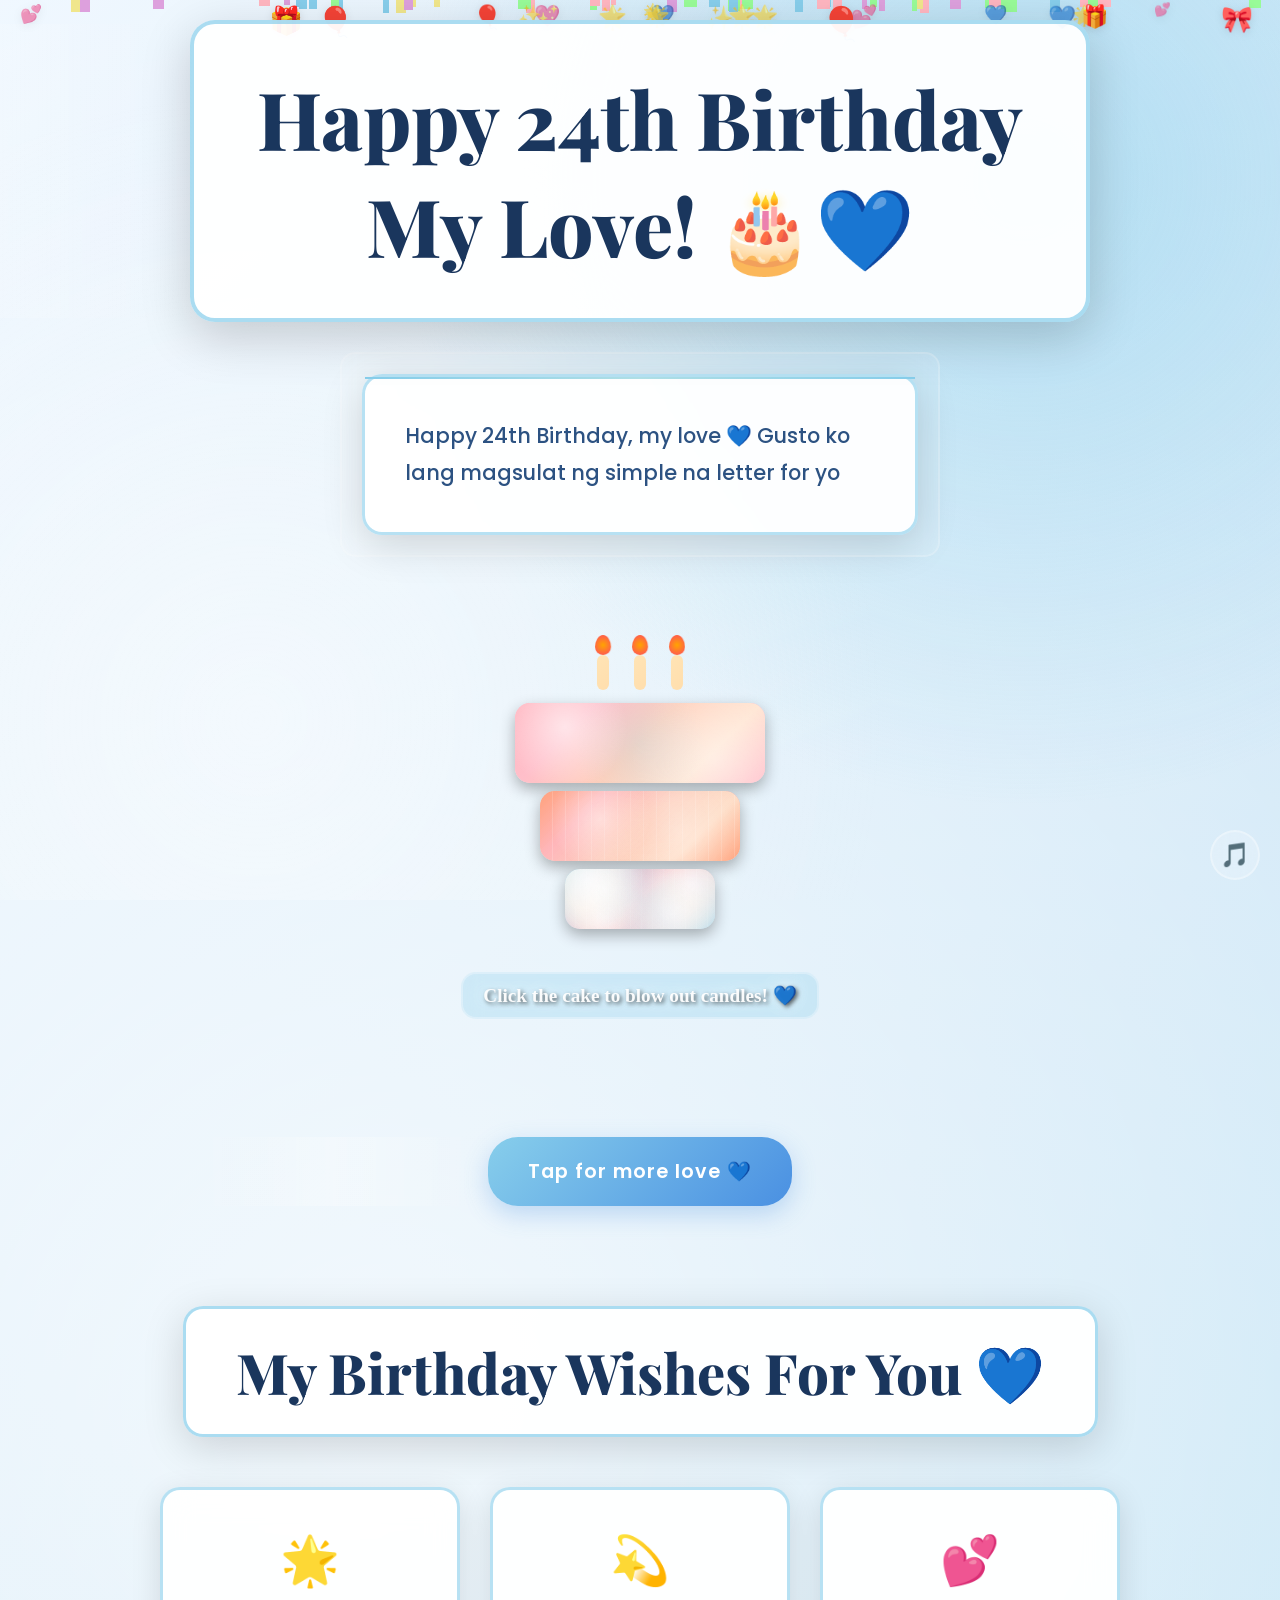
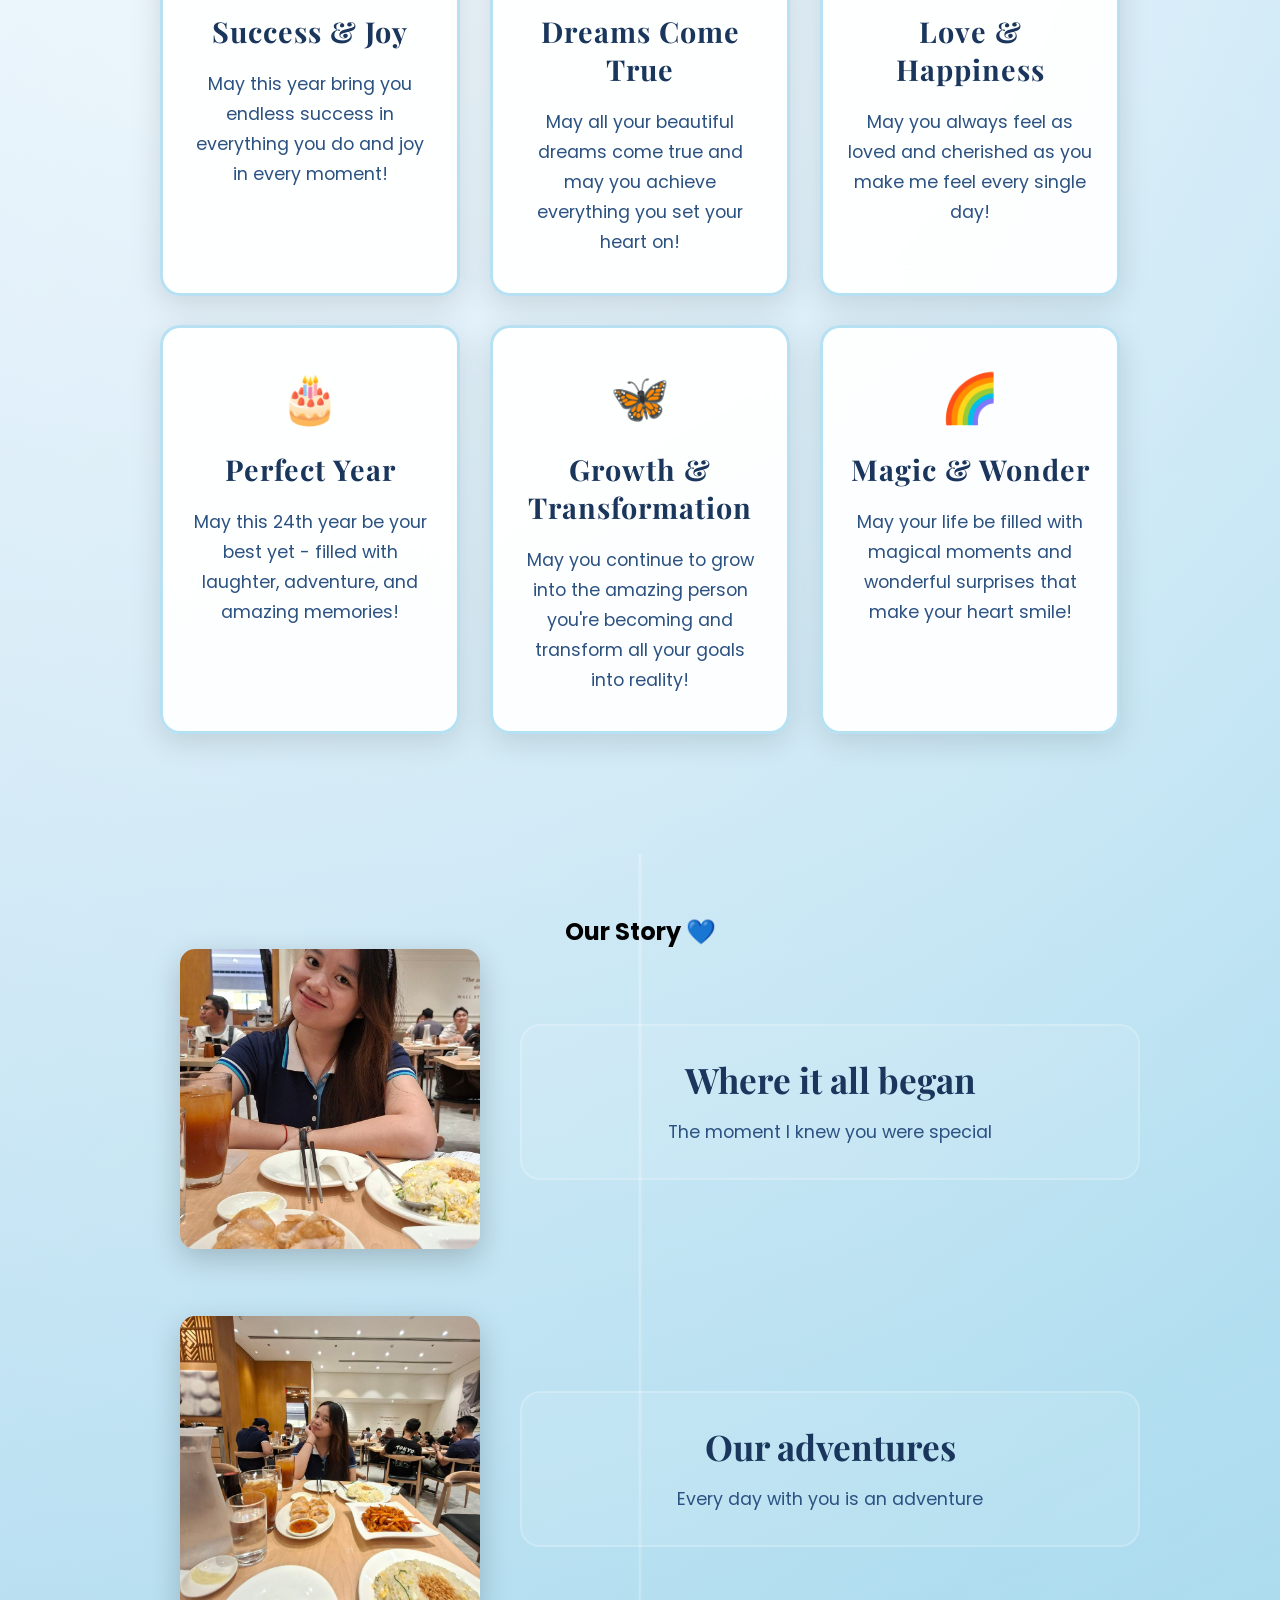
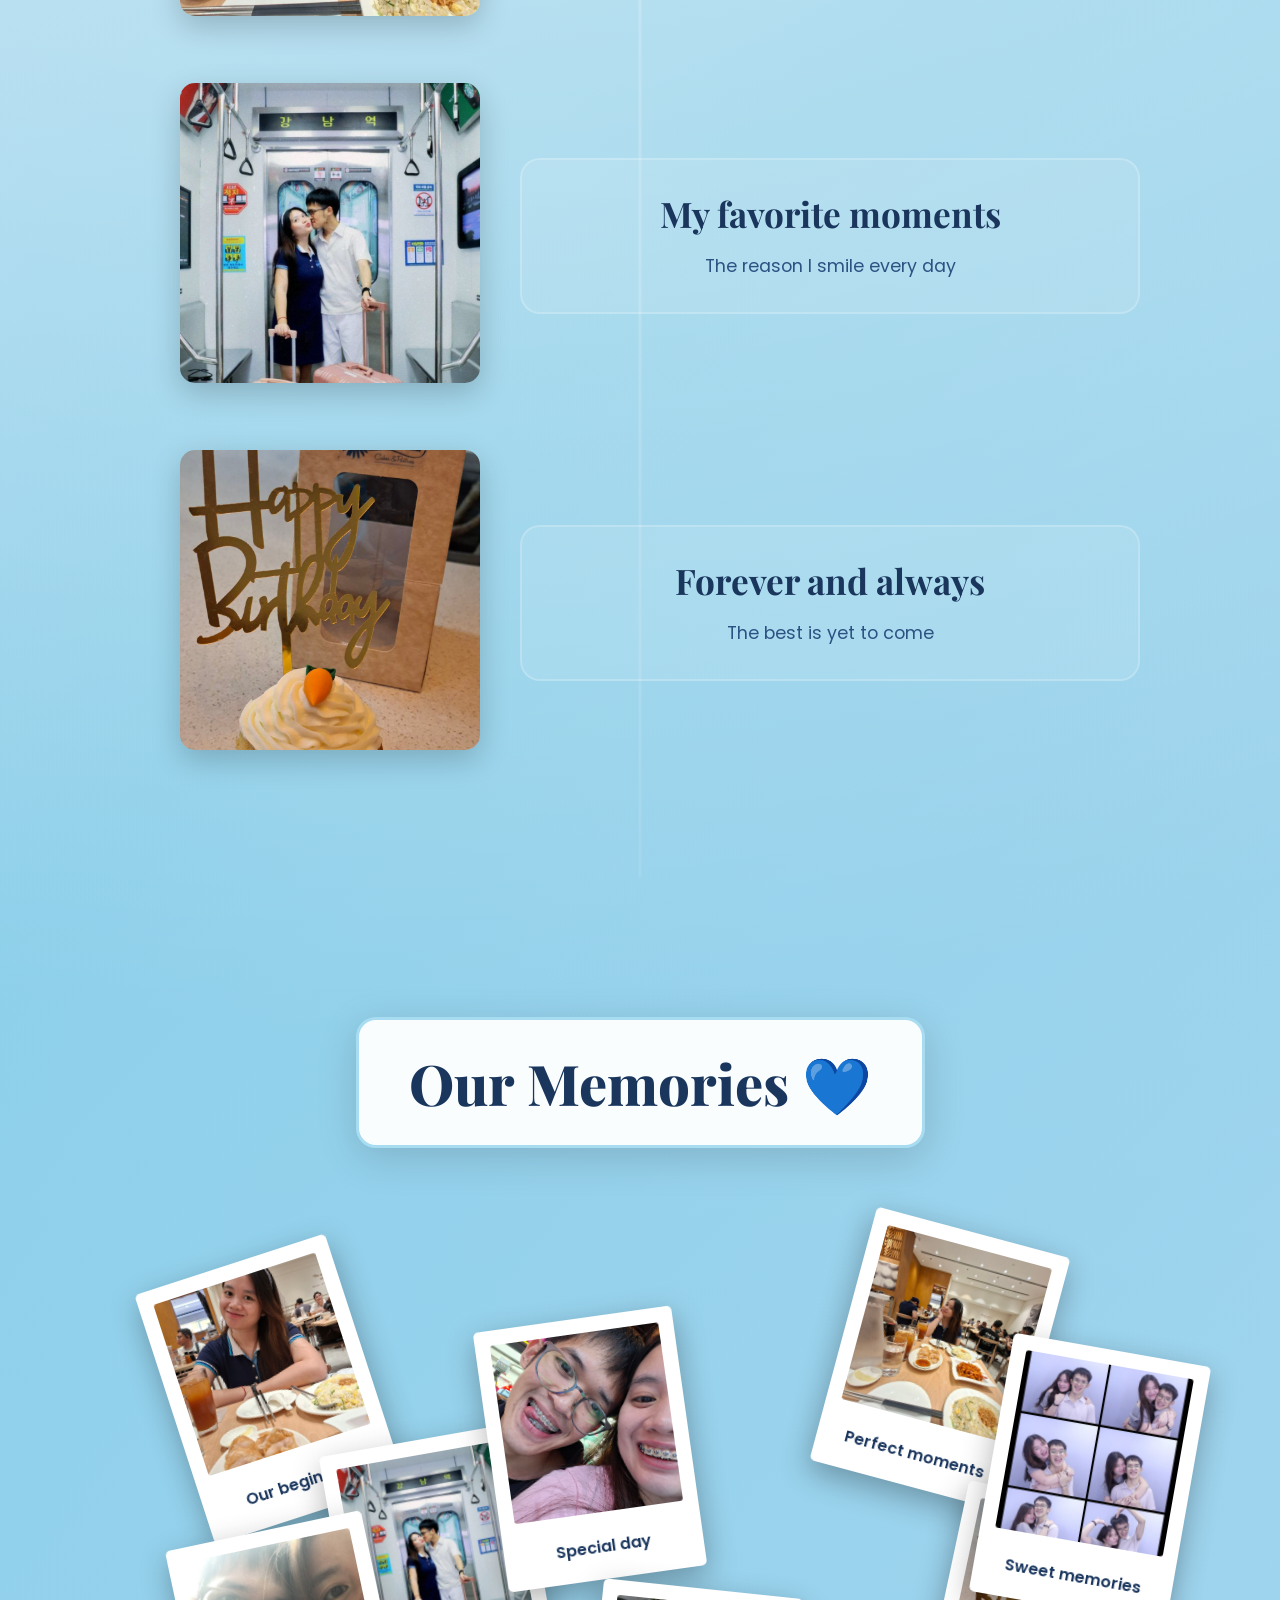
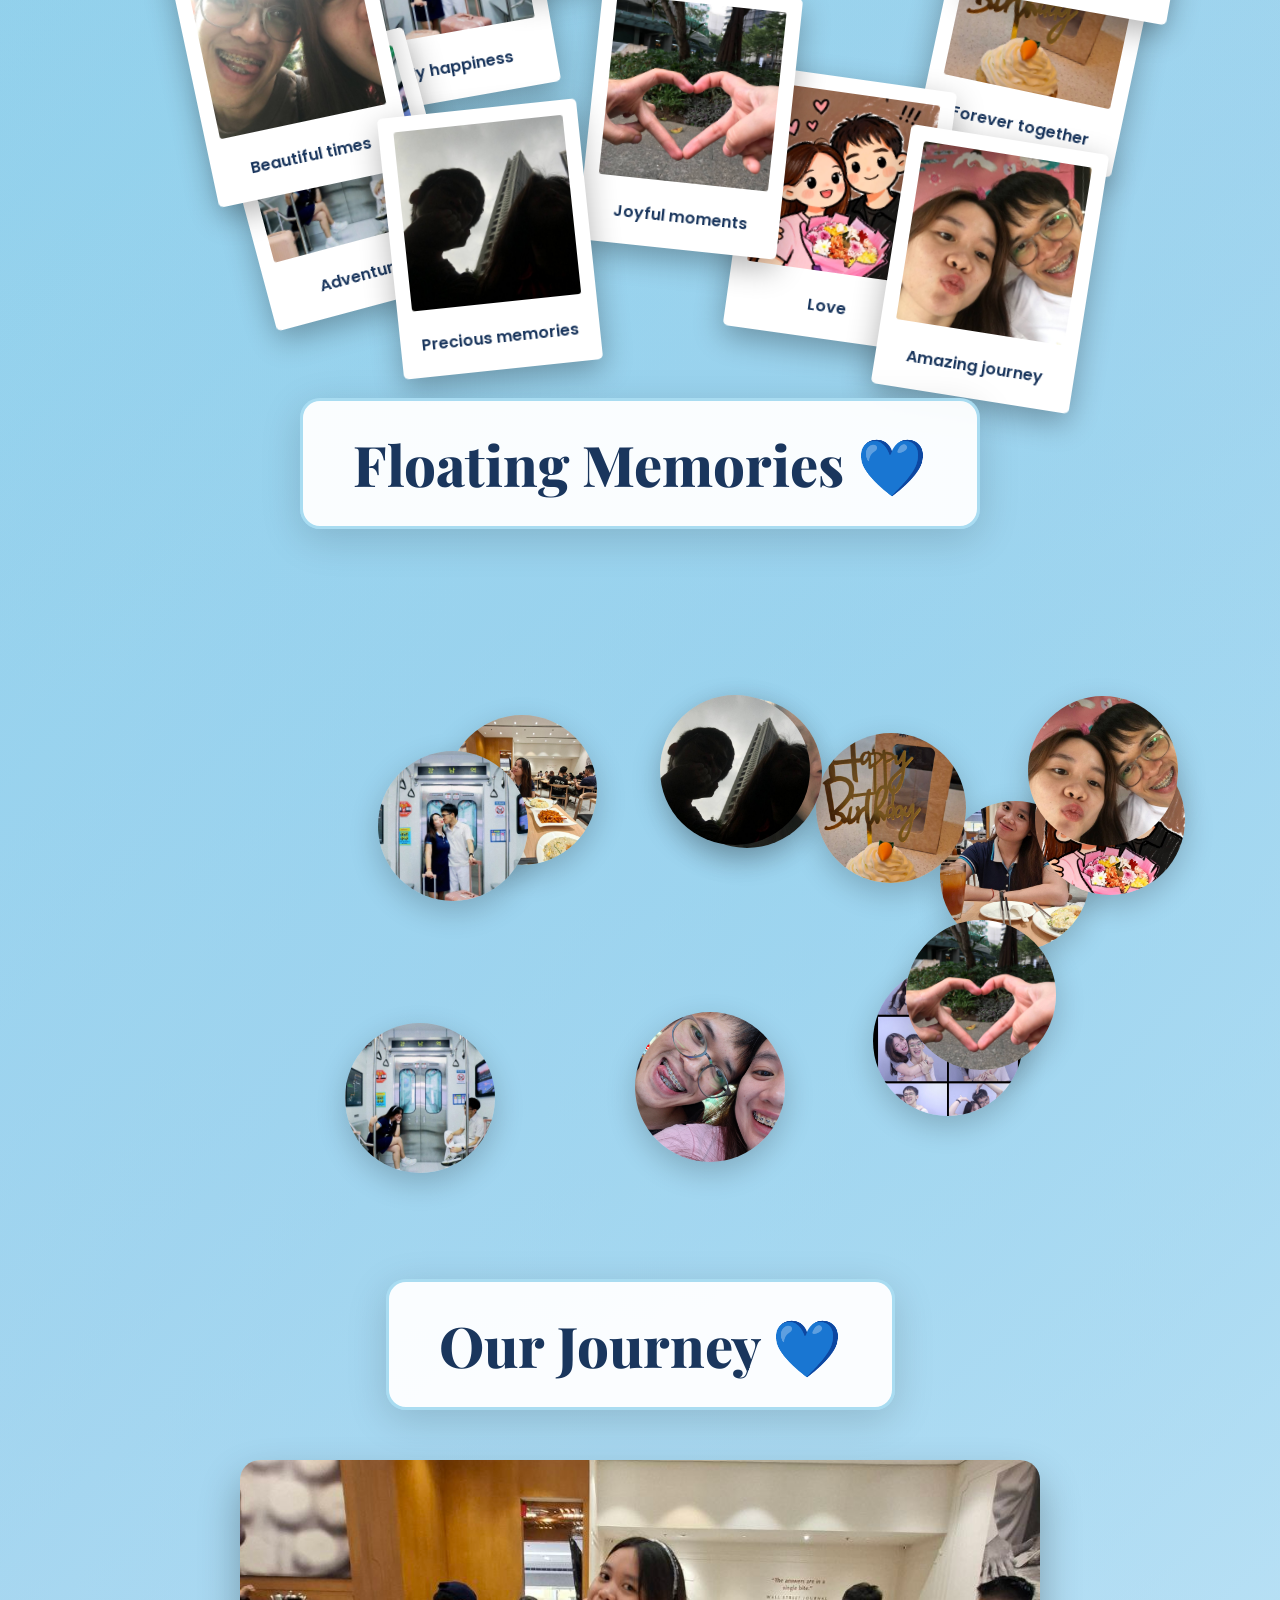
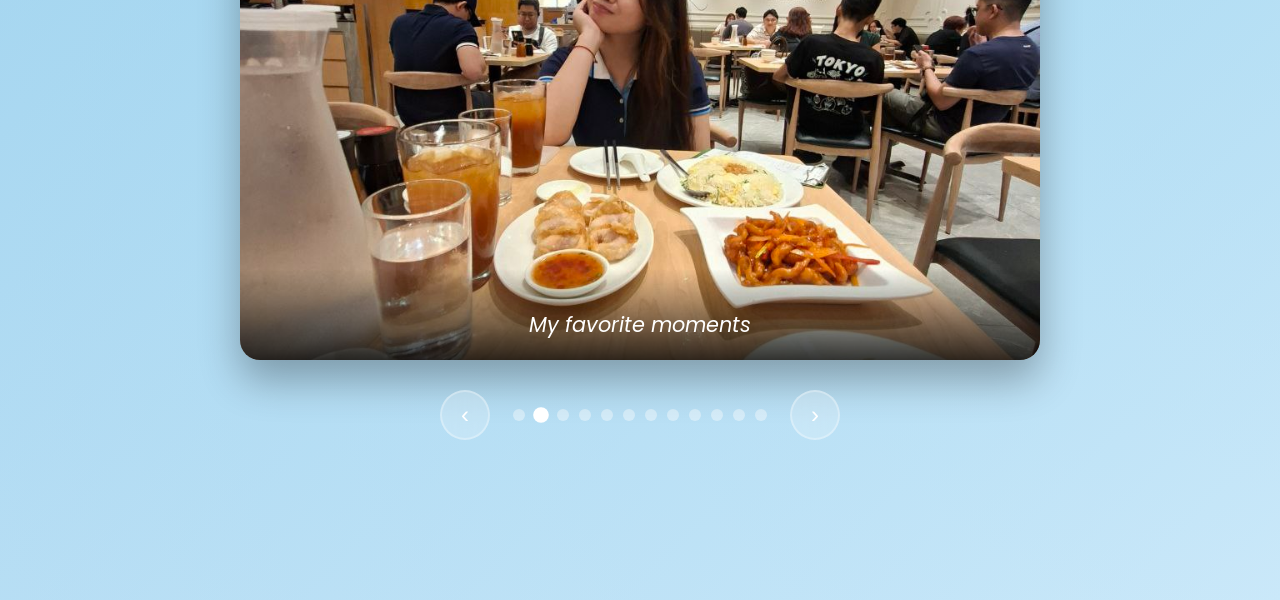
==== commit d5320d84: "Fix all 23rd references to 24th birthday in HTML" ====
--- a/index.html
+++ b/index.html
@@ -14,7 +14,7 @@
         <div class="stars"></div>
         
         <div class="countdown-container">
-            <h1 class="countdown-message">Your 23rd Birthday Surprise is unlocking… 💙</h1>
+            <h1 class="countdown-message">Your 24th Birthday Surprise is unlocking… 💙</h1>
             <p class="countdown-subtitle">Something magical for my favorite birthday girl is coming at midnight!</p>
             
             <div class="countdown-timer">
@@ -45,7 +45,7 @@
         
         <div class="birthday-container">
             <div class="birthday-header">
-                <h1 class="birthday-title">Happy 23rd Birthday My Love! 🎂💙</h1>
+                <h1 class="birthday-title">Happy 24th Birthday My Love! 🎂💙</h1>
                 <div class="typewriter-container">
                     <p id="typewriter-text" class="typewriter"></p>
                 </div>
@@ -97,7 +97,7 @@
                     <div class="wish-card">
                         <div class="wish-icon">🎂</div>
                         <h3>Perfect Year</h3>
-                        <p>May this 23rd year be your best yet - filled with laughter, adventure, and amazing memories!</p>
+                        <p>May this 24th year be your best yet - filled with laughter, adventure, and amazing memories!</p>
                     </div>
                     <div class="wish-card">
                         <div class="wish-icon">🦋</div>
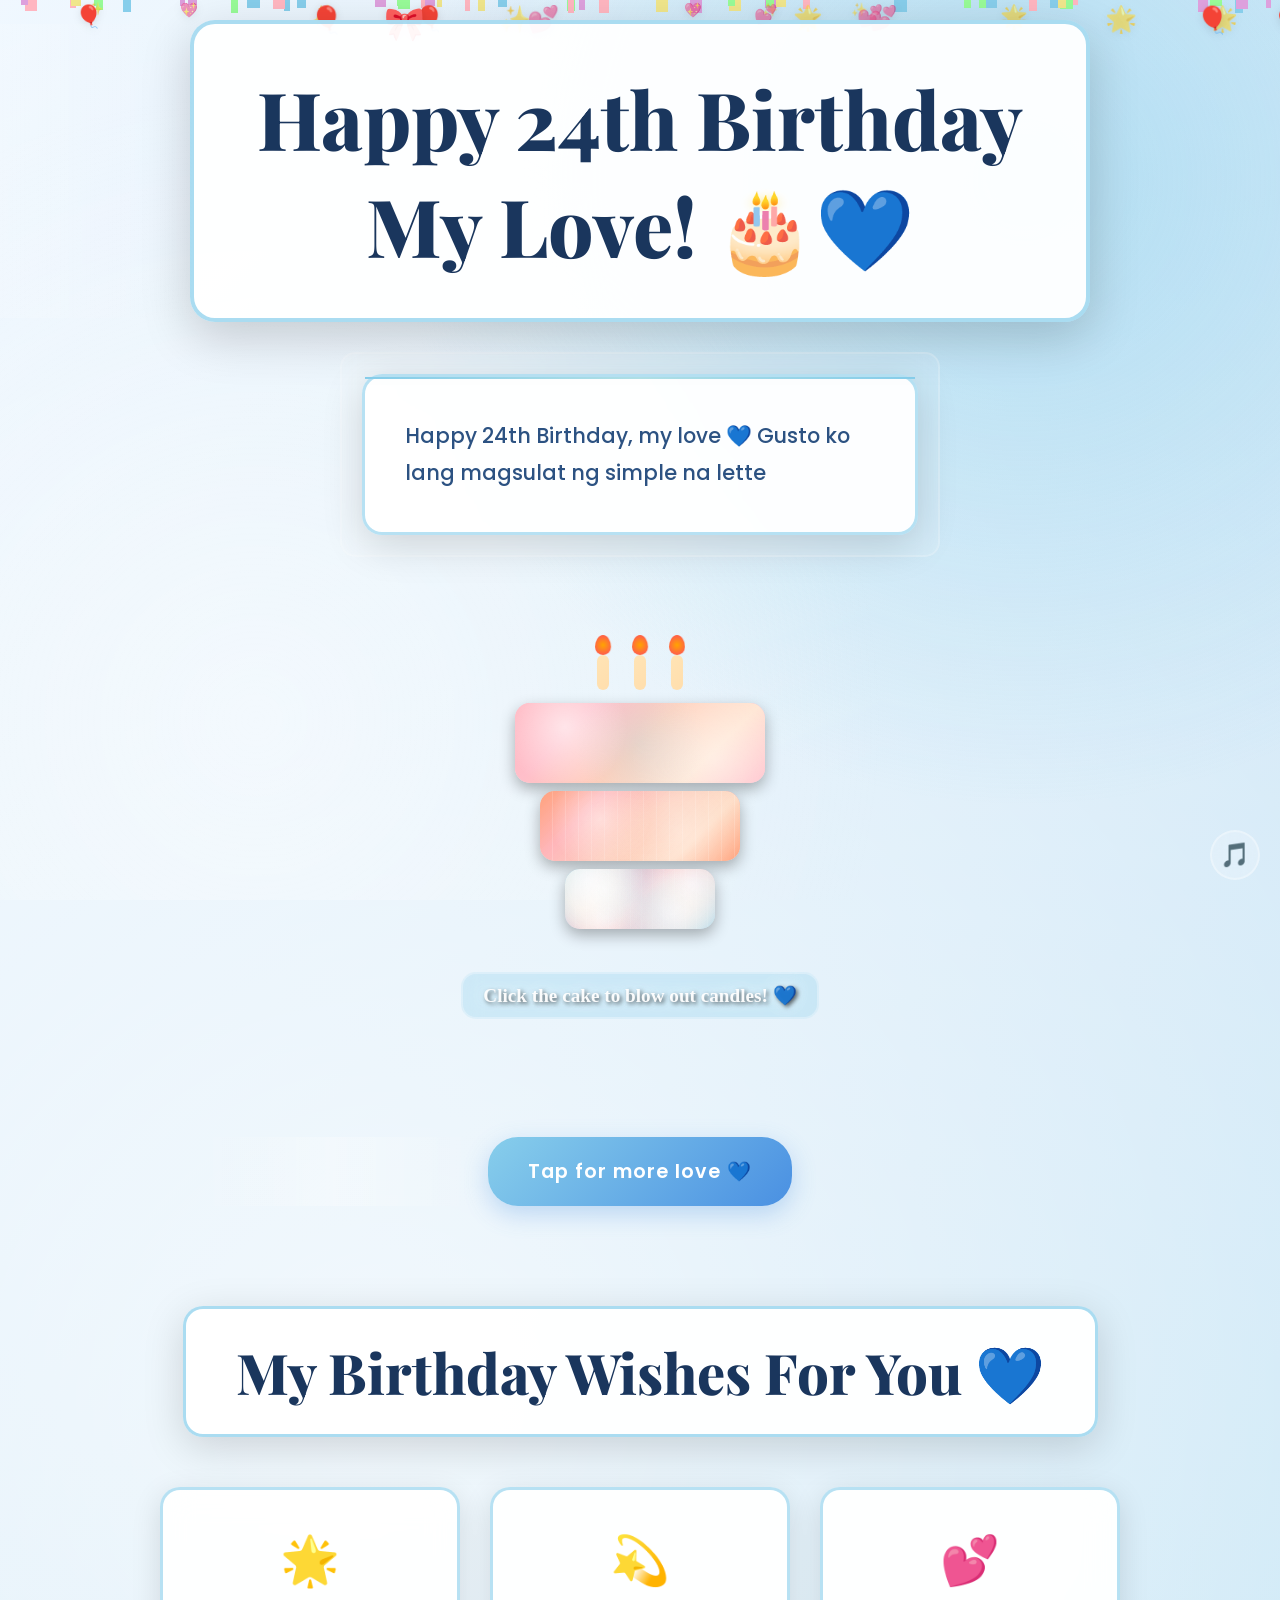
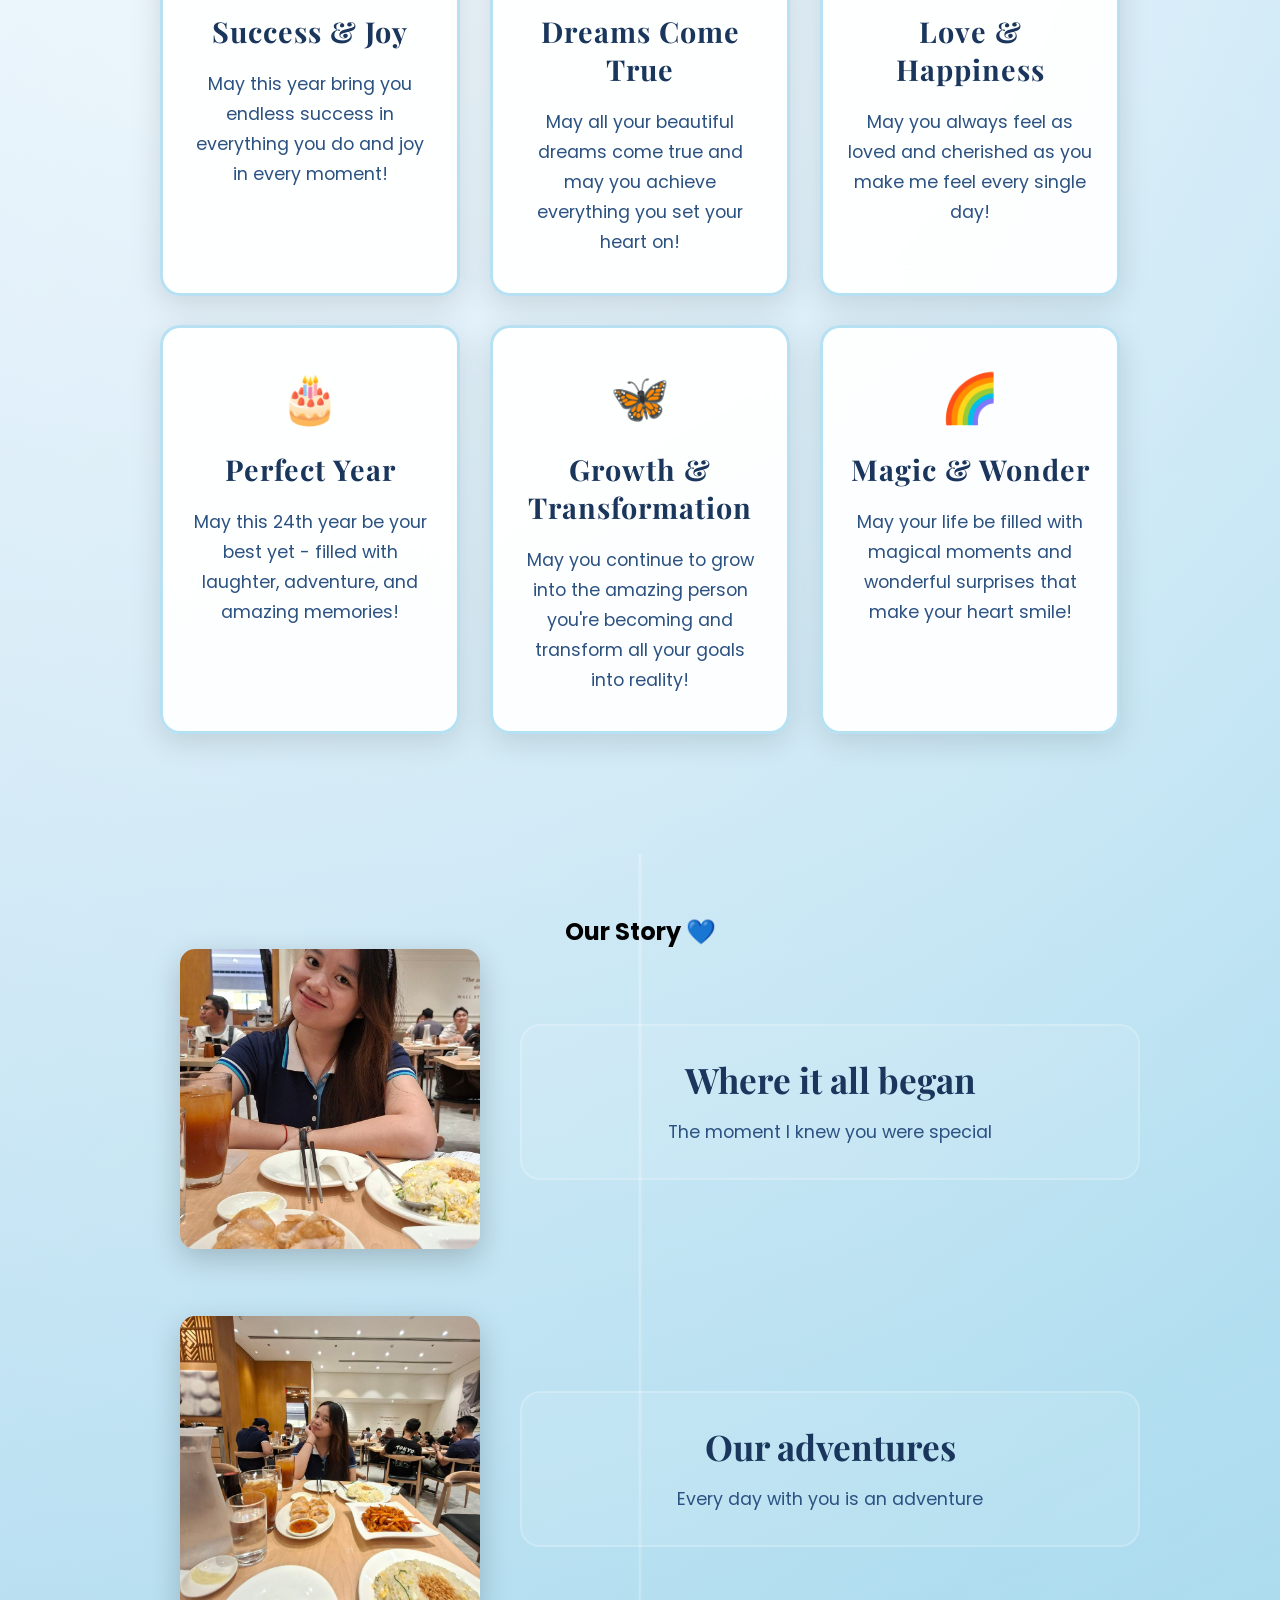
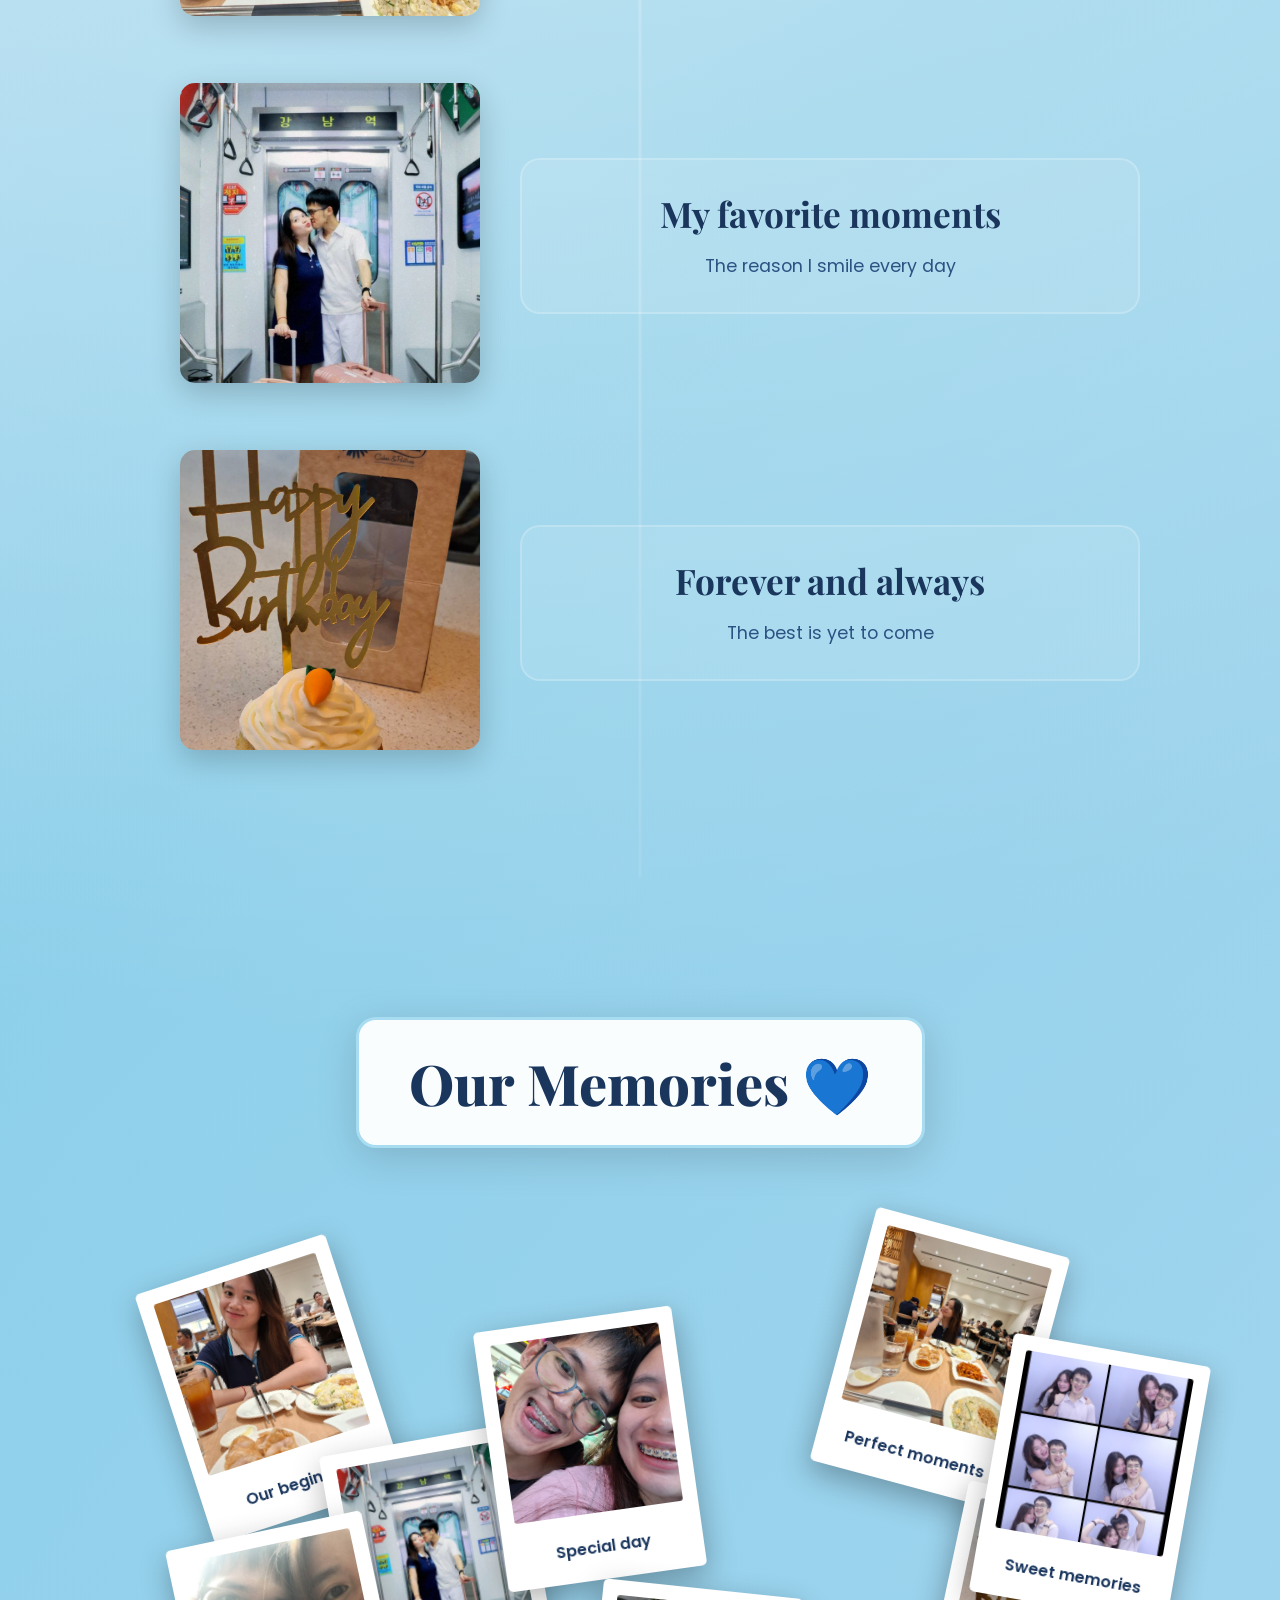
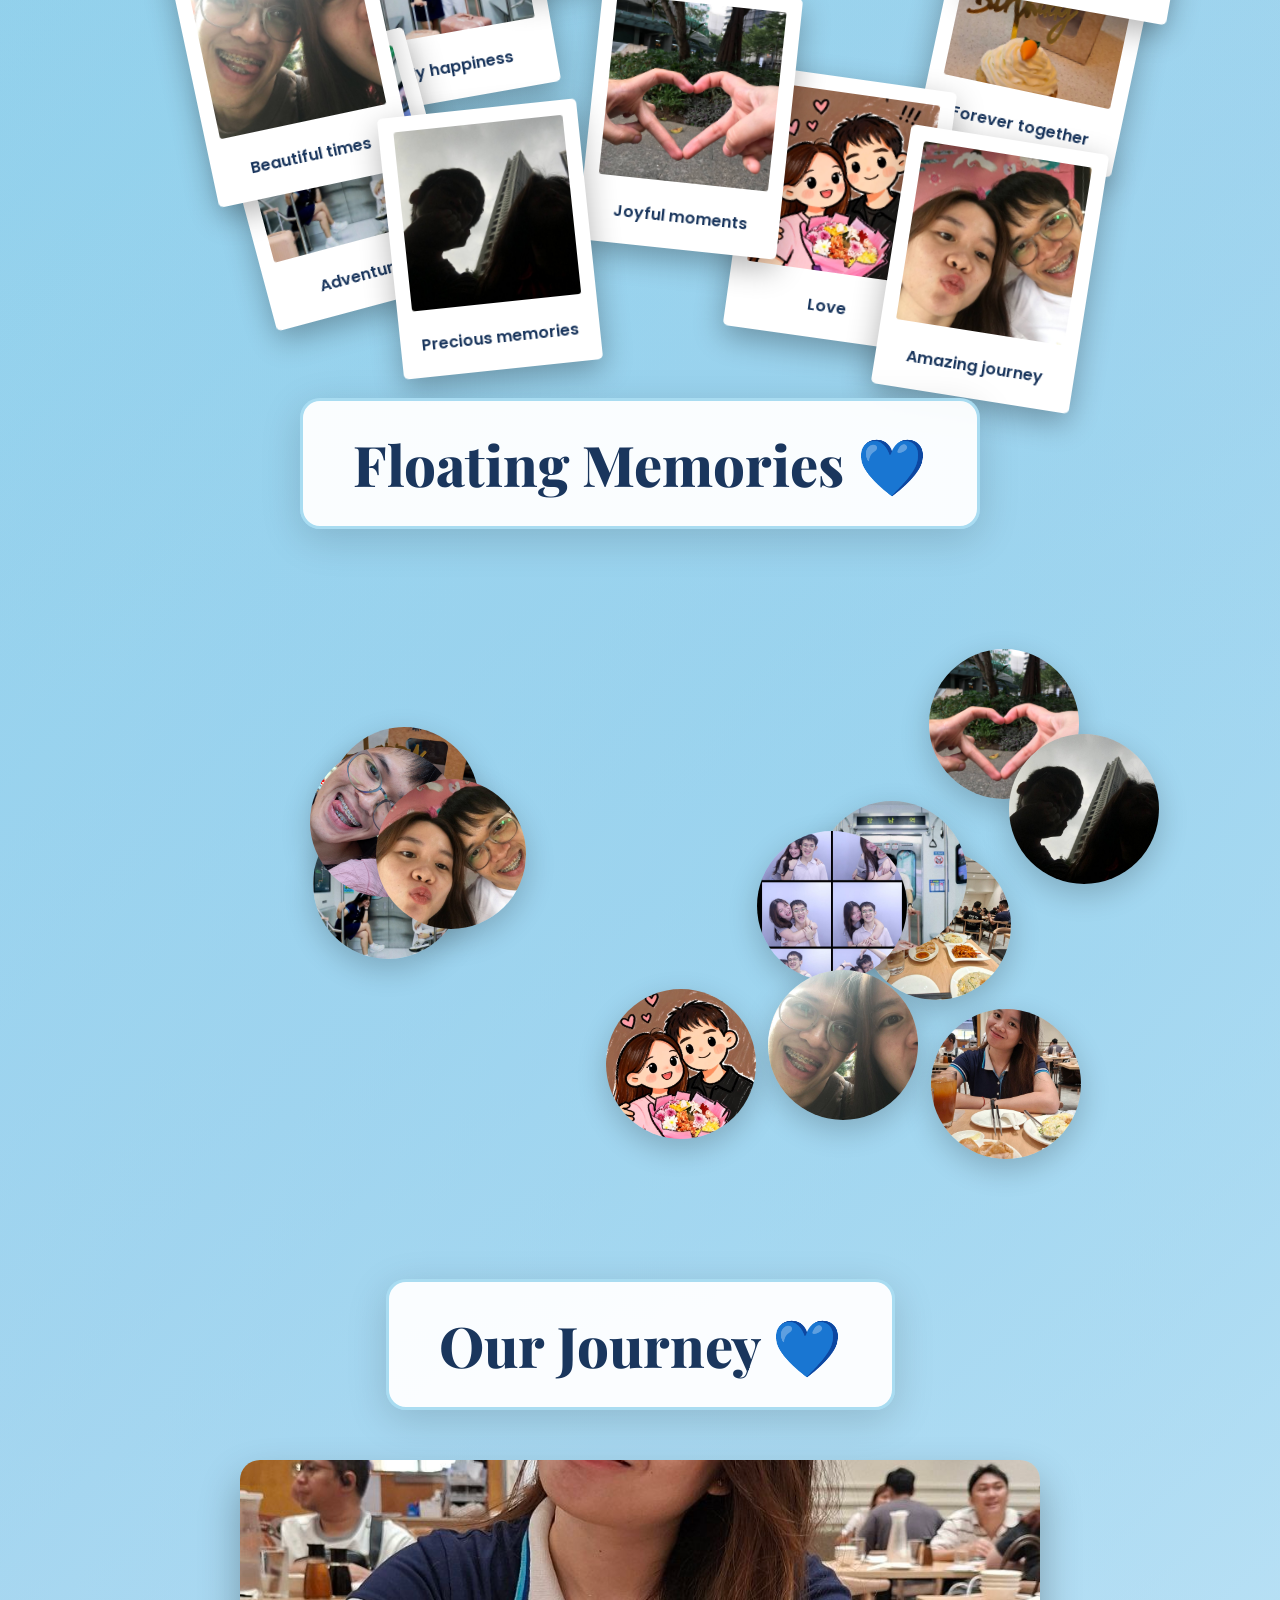
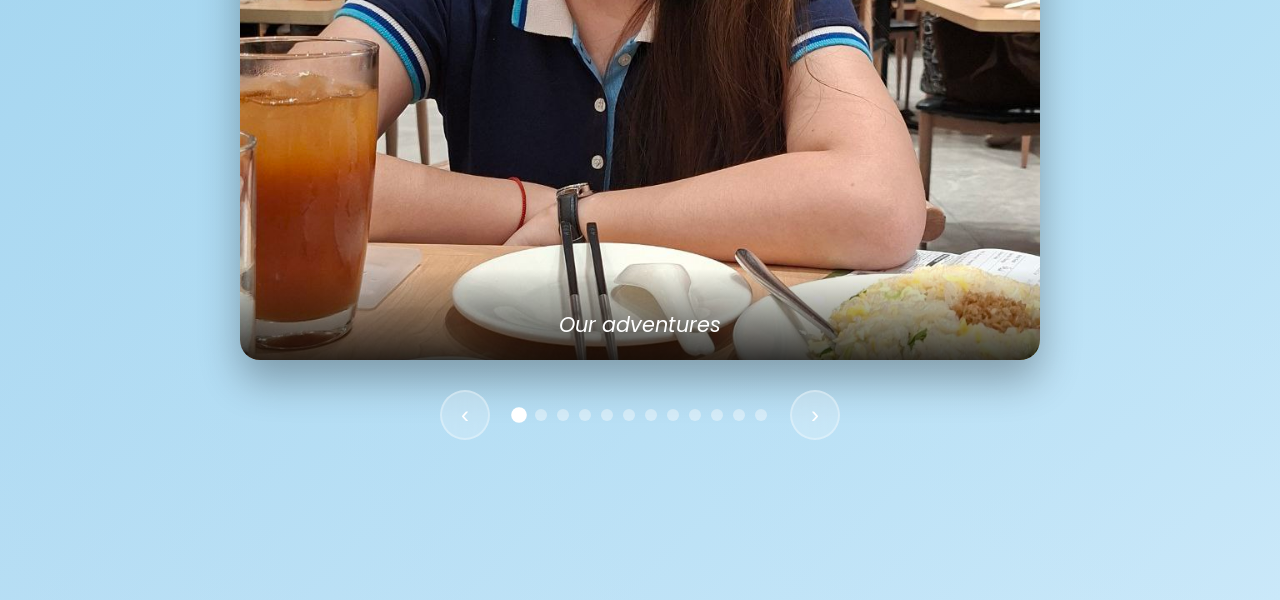
==== commit e843b7aa: "Add YouTube music player with proper controls" ====
--- a/index.html
+++ b/index.html
@@ -229,9 +229,12 @@
         <button id="music-toggle" class="music-button">
             <span id="music-icon">🎵</span>
         </button>
-        <audio id="background-music" loop>
-            <source src="music/romantic.mp3" type="audio/mpeg">
-        </audio>
+        <!-- YouTube Music Player -->
+        <iframe id="youtube-music" 
+                src="https://www.youtube.com/embed/orI_vom9Xq8?autoplay=0&mute=1&loop=1&playlist=orI_vom9Xq8&list=RDorI_vom9Xq8&start_radio=1&enablejsapi=1&controls=0&showinfo=0&rel=0&iv_load_policy=3" 
+                style="position:fixed; bottom:20px; right:20px; width:1px; height:1px; opacity:0; pointer-events:none;"
+                allow="autoplay; encrypted-media">
+        </iframe>
     </div>
 
     <script src="script.js"></script>
